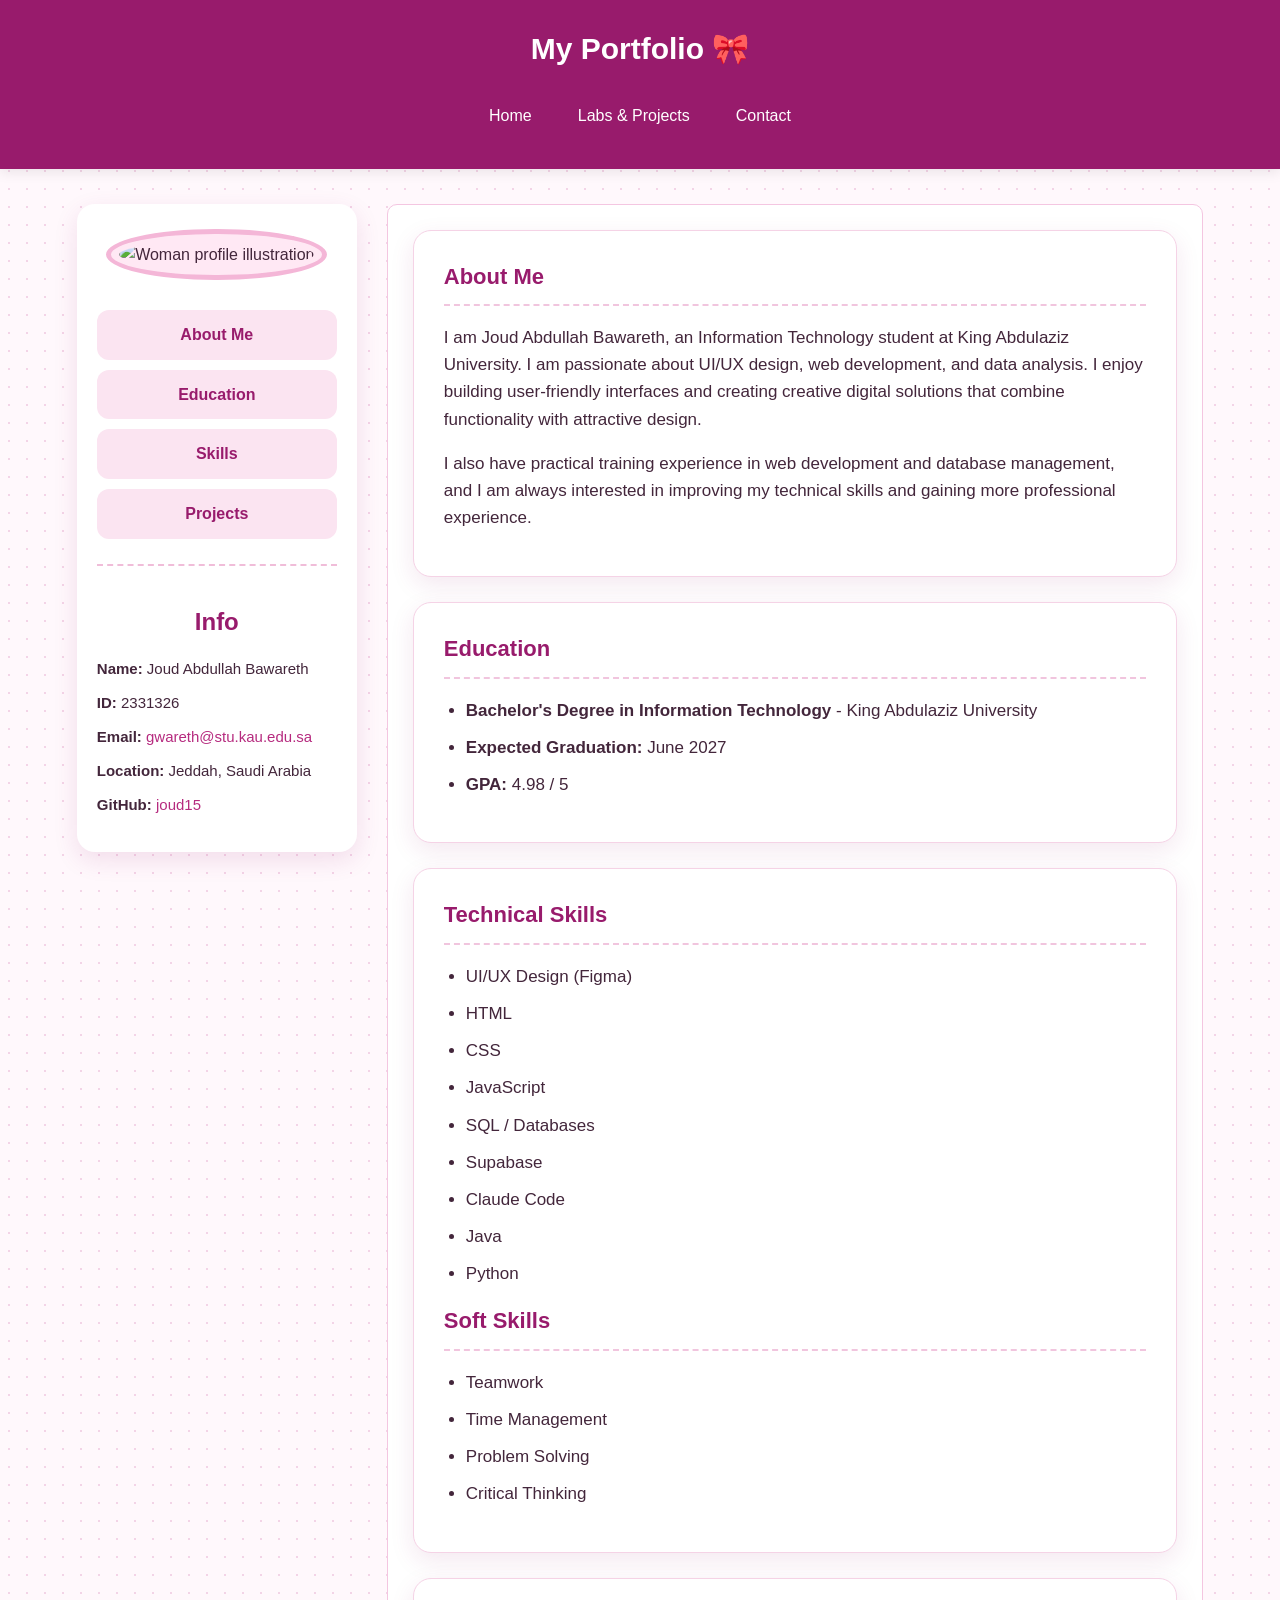
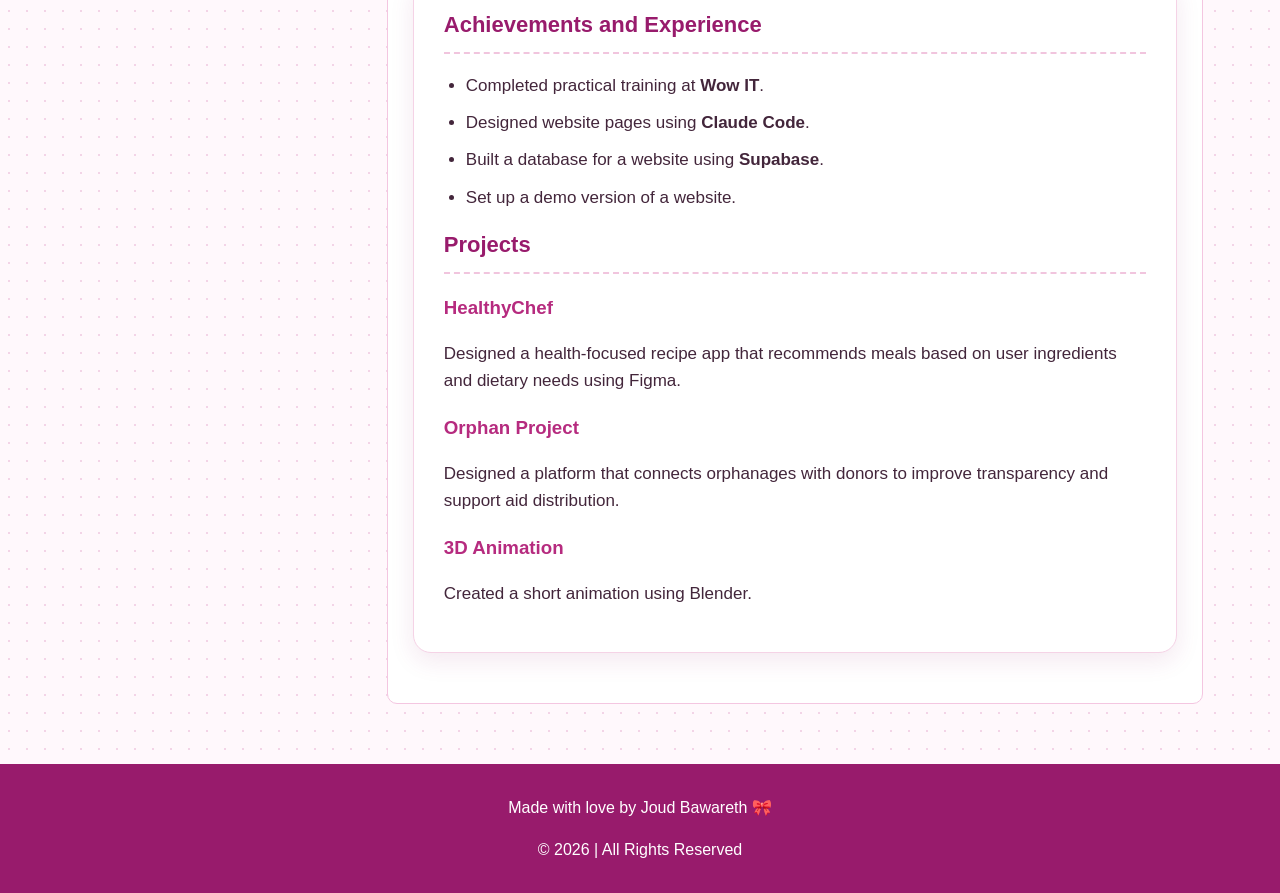
==== index.html @ 54113501 "Enhance header with site title and decorative bow" ====
<!DOCTYPE html>
<html lang="en">

<head>
    <meta charset="UTF-8">
    <meta name="viewport" content="width=device-width, initial-scale=1.0">
    <title>My Portfolio - Home</title>
    <link rel="stylesheet" href="style.css">
</head>

<body>

    <header>
        
<h1 class="site-title">My Portfolio <span class="title-bow">🎀</span></h1>



<nav>
    <a href="index.html">Home</a>
    <a href="labs.html">Labs & Projects</a>
    <a href="contact.html">Contact</a>
</nav>

    </header>

    <main class="cv-layout">

        <aside class="cv-sidebar">
           
<img src="https://marketplace.canva.com/Exbbw/MAHBo0Exbbw/1/tl/canva-illustration-of-a-woman%27s-profile-MAHBo0Exbbw.png"
     alt="Woman profile illustration"
     class="profile-image">


            <div class="side-links">
                <a href="#about">About Me</a>
                <a href="#education">Education</a>
                <a href="#skills">Skills</a>
                <a href="#projects">Projects</a>
            </div>

            <div class="info-card" id="info">
                <h2>Info</h2>
                <p><strong>Name:</strong> Joud Abdullah Bawareth</p>
                <p><strong>ID:</strong> 2331326</p>
                <p>
                    <strong>Email:</strong>
                    <a href="mailto:gwareth@stu.kau.edu.sa">gwareth@stu.kau.edu.sa</a>
                </p>
                <p><strong>Location:</strong> Jeddah, Saudi Arabia</p>
                <p>
                    <strong>GitHub:</strong>
                    <a href="https://github.com/joud15" target="_blank">joud15</a>
                </p>
            </div>
        </aside>

        <section class="cv-main-content">

            <section id="about">
                <h2>About Me</h2>
                <p>
                    I am Joud Abdullah Bawareth, an Information Technology student
                    at King Abdulaziz University. I am passionate about UI/UX design,
                    web development, and data analysis. I enjoy building user-friendly
                    interfaces and creating creative digital solutions that combine
                    functionality with attractive design.
                </p>

                <p>
                    I also have practical training experience in web development and
                    database management, and I am always interested in improving my
                    technical skills and gaining more professional experience.
                </p>
            </section>

            <section id="education">
                <h2>Education</h2>
                <ul>
                    <li><strong>Bachelor's Degree in Information Technology</strong> - King Abdulaziz University</li>
                    <li><strong>Expected Graduation:</strong> June 2027</li>
                    <li><strong>GPA:</strong> 4.98 / 5</li>
                </ul>
            </section>

            <section id="skills">
                <h2>Technical Skills</h2>
                <ul>
                    <li>UI/UX Design (Figma)</li>
                    <li>HTML</li>
                    <li>CSS</li>
                    <li>JavaScript</li>
                    <li>SQL / Databases</li>
                    <li>Supabase</li>
                    <li>Claude Code</li>
                    <li>Java</li>
                    <li>Python</li>
                </ul>

                <h2>Soft Skills</h2>
                <ul>
                    <li>Teamwork</li>
                    <li>Time Management</li>
                    <li>Problem Solving</li>
                    <li>Critical Thinking</li>
                </ul>
            </section>

            <section id="projects">
                <h2>Achievements and Experience</h2>
                <ul>
                    <li>Completed practical training at <strong>Wow IT</strong>.</li>
                    <li>Designed website pages using <strong>Claude Code</strong>.</li>
                    <li>Built a database for a website using <strong>Supabase</strong>.</li>
                    <li>Set up a demo version of a website.</li>
                </ul>

                <h2>Projects</h2>

                <h3>HealthyChef</h3>
                <p>
                    Designed a health-focused recipe app that recommends meals
                    based on user ingredients and dietary needs using Figma.
                </p>

                <h3>Orphan Project</h3>
                <p>
                    Designed a platform that connects orphanages with donors
                    to improve transparency and support aid distribution.
                </p>

                <h3>3D Animation</h3>
                <p>
                    Created a short animation using Blender.
                </p>
            </section>

        </section>

    </main>


<footer>
    <p>Made with love by Joud Bawareth 🎀</p>
    <p>&copy; 2026 | All Rights Reserved</p>
</footer>


</body>

</html>
---- style.css ----
/* General Page Style */

body {
    margin: 0;
    font-family: Arial, sans-serif;
    background-color: #FFF7FB;
    color: #43263B;
    line-height: 1.6;
}

/* Header */

header {
    background-color: #981B6C;
    color: white;
    text-align: center;
    padding: 25px;
}

header h1 {
    margin: 0;
    font-size: 30px;
}

/* Navigation Bar */

nav {
    margin-top: 15px;
    display: flex;
    justify-content: center;
    flex-wrap: wrap;
}

nav a {
    color: white;
    text-decoration: none;
    padding: 10px 18px;
    margin: 5px;
    border-radius: 6px;
    transition: background-color 0.3s;
}

nav a:hover {
    background-color: #C94B91;
}

/* Main Content */

main {
    width: 85%;
    max-width: 950px;
    margin: 30px auto;
}

/* Sections */

section {
    background-color: white;
    padding: 25px;
    margin-bottom: 25px;
    border: 1px solid #F4C6E1;
    border-radius: 10px;
}

section h2 {
    color: #981B6C;
    border-bottom: 2px solid #FBE4F1;
    padding-bottom: 10px;
}

section h3 {
    color: #B62B7F;
}

/* Paragraphs and Lists */

p {
    font-size: 16px;
}

li {
    margin-bottom: 8px;
}

/* Links */

main a {
    color: #981B6C;
    text-decoration: none;
}

main a:hover {
    color: #C02680;
    text-decoration: underline;
}

/* Labs Table */

table {
    width: 100%;
    border-collapse: collapse;
    text-align: center;
}

th {
    background-color: #981B6C;
    color: white;
    padding: 12px;
}

td {
    padding: 12px;
    background-color: #FBE4F1;
}

tr:hover td {
    background-color: #F5C5E0;
}

/* Contact Form */

form {
    margin-top: 20px;
}

label {
    display: block;
    margin-top: 15px;
    font-weight: bold;
}

input[type="text"],
input[type="email"],
textarea {
    box-sizing: border-box;
    width: 100%;
    padding: 12px;
    margin-top: 5px;
    border: 1px solid #E7AACD;
    border-radius: 6px;
    font-family: Arial, sans-serif;
    font-size: 15px;
}

input:focus,
textarea:focus {
    border: 2px solid #C02680;
    outline: none;
}

textarea {
    height: 120px;
}

button,
input[type="submit"] {
    background-color: #981B6C;
    color: white;
    border: none;
    padding: 12px 25px;
    margin-top: 15px;
    border-radius: 6px;
    cursor: pointer;
}

button:hover,
input[type="submit"]:hover {
    background-color: #C02680;
}

/* Footer */

footer {
    background-color: #981B6C;
    color: white;
    text-align: center;
    padding: 15px;
    margin-top: 30px;
}


/* Contact Page Layout */

.contact-page {
    display: grid;
    grid-template-columns: 1fr 1.5fr;
    gap: 25px;
}

.contact-page section {
    margin-bottom: 0;
}

.contact-page section:first-child {
    grid-column: 1 / -1;
}

/* Radio Buttons */

input[type="radio"] + label {
    display: inline;
    margin: 0 20px 0 5px;
    font-weight: normal;
}

/* Mobile Layout */

@media (max-width: 700px) {
    .contact-page {
        display: block;
    }

    .contact-page section {
        margin-bottom: 20px;
    }
}

/* ===== CV PAGE NEW LAYOUT ===== */

body {
    background-color: #fff8fc;
    background-image: radial-gradient(#f3d4e7 0.8px, transparent 0.8px);
    background-size: 18px 18px;
}

header {
    box-shadow: 0 4px 12px rgba(0, 0, 0, 0.08);
}

.cv-layout {
    width: 88%;
    max-width: 1250px;
    margin: 35px auto;
    display: grid;
    grid-template-columns: 280px 1fr;
    gap: 30px;
    align-items: start;
}

.cv-sidebar {
    background-color: #ffffff;
    border-radius: 18px;
    padding: 25px 20px;
    box-shadow: 0 8px 25px rgba(152, 27, 108, 0.12);
    text-align: center;
    position: sticky;
    top: 20px;
}

.profile-image {
    width: 140px;
    height: 140px;
    border-radius: 50%;
    border: 5px solid #f4b6d7;
    background-color: #ffe8f4;
    padding: 8px;
    margin-bottom: 20px;
}

.side-links {
    margin-bottom: 25px;
}

.side-links a {
    display: block;
    background-color: #fbe4f1;
    color: #981b6c;
    text-decoration: none;
    margin: 10px 0;
    padding: 12px;
    border-radius: 12px;
    font-weight: bold;
    transition: 0.3s;
}

.side-links a:hover {
    background-color: #dc559d;
    color: white;
}

.info-card {
    border-top: 2px dashed #f0bdd9;
    padding-top: 18px;
    text-align: left;
}

.info-card h2 {
    text-align: center;
    color: #981b6c;
    margin-bottom: 15px;
}

.info-card p {
    margin: 10px 0;
    font-size: 15px;
    word-break: break-word;
}

.cv-main-content section {
    background-color: #ffffff;
    border-radius: 18px;
    padding: 28px 30px;
    margin-bottom: 25px;
    box-shadow: 0 8px 25px rgba(152, 27, 108, 0.10);
    border: 1px solid #f5d3e6;
}

.cv-main-content h2 {
    color: #981b6c;
    font-size: 22px;
    margin-top: 0;
    border-bottom: 2px dashed #f1c5de;
    padding-bottom: 10px;
}

.cv-main-content h3 {
    color: #b62b7f;
    margin-bottom: 8px;
}

.cv-main-content p,
.cv-main-content li {
    font-size: 17px;
    color: #43263b;
}

.cv-main-content ul {
    padding-left: 22px;
}

.cv-main-content li {
    margin-bottom: 10px;
}

.info-card a,
.cv-main-content a {
    color: #b62b7f;
    text-decoration: none;
}

.info-card a:hover,
.cv-main-content a:hover {
    text-decoration: underline;
}

/* ===== CONTACT RADIO FIX ===== */

input[type="radio"] {
    width: auto;
    margin-right: 6px;
}

input[type="radio"] + label {
    display: inline;
    margin-right: 18px;
    font-weight: normal;
}

/* ===== CONTACT PAGE LAYOUT ===== */

.contact-page {
    width: 88%;
    max-width: 1200px;
    margin: 35px auto;
    display: grid;
    grid-template-columns: 320px 1fr;
    gap: 25px;
    align-items: start;
}

.contact-page section:first-child {
    grid-column: 1 / -1;
}

.contact-page section {
    background-color: #ffffff;
    border-radius: 18px;
    box-shadow: 0 8px 25px rgba(152, 27, 108, 0.10);
}

/* ===== RESPONSIVE ===== */

@media (max-width: 900px) {
    .cv-layout,
    .contact-page {
        grid-template-columns: 1fr;
    }

    .cv-sidebar {
        position: static;
    }

    nav {
        flex-direction: row;
        flex-wrap: wrap;
    }
}
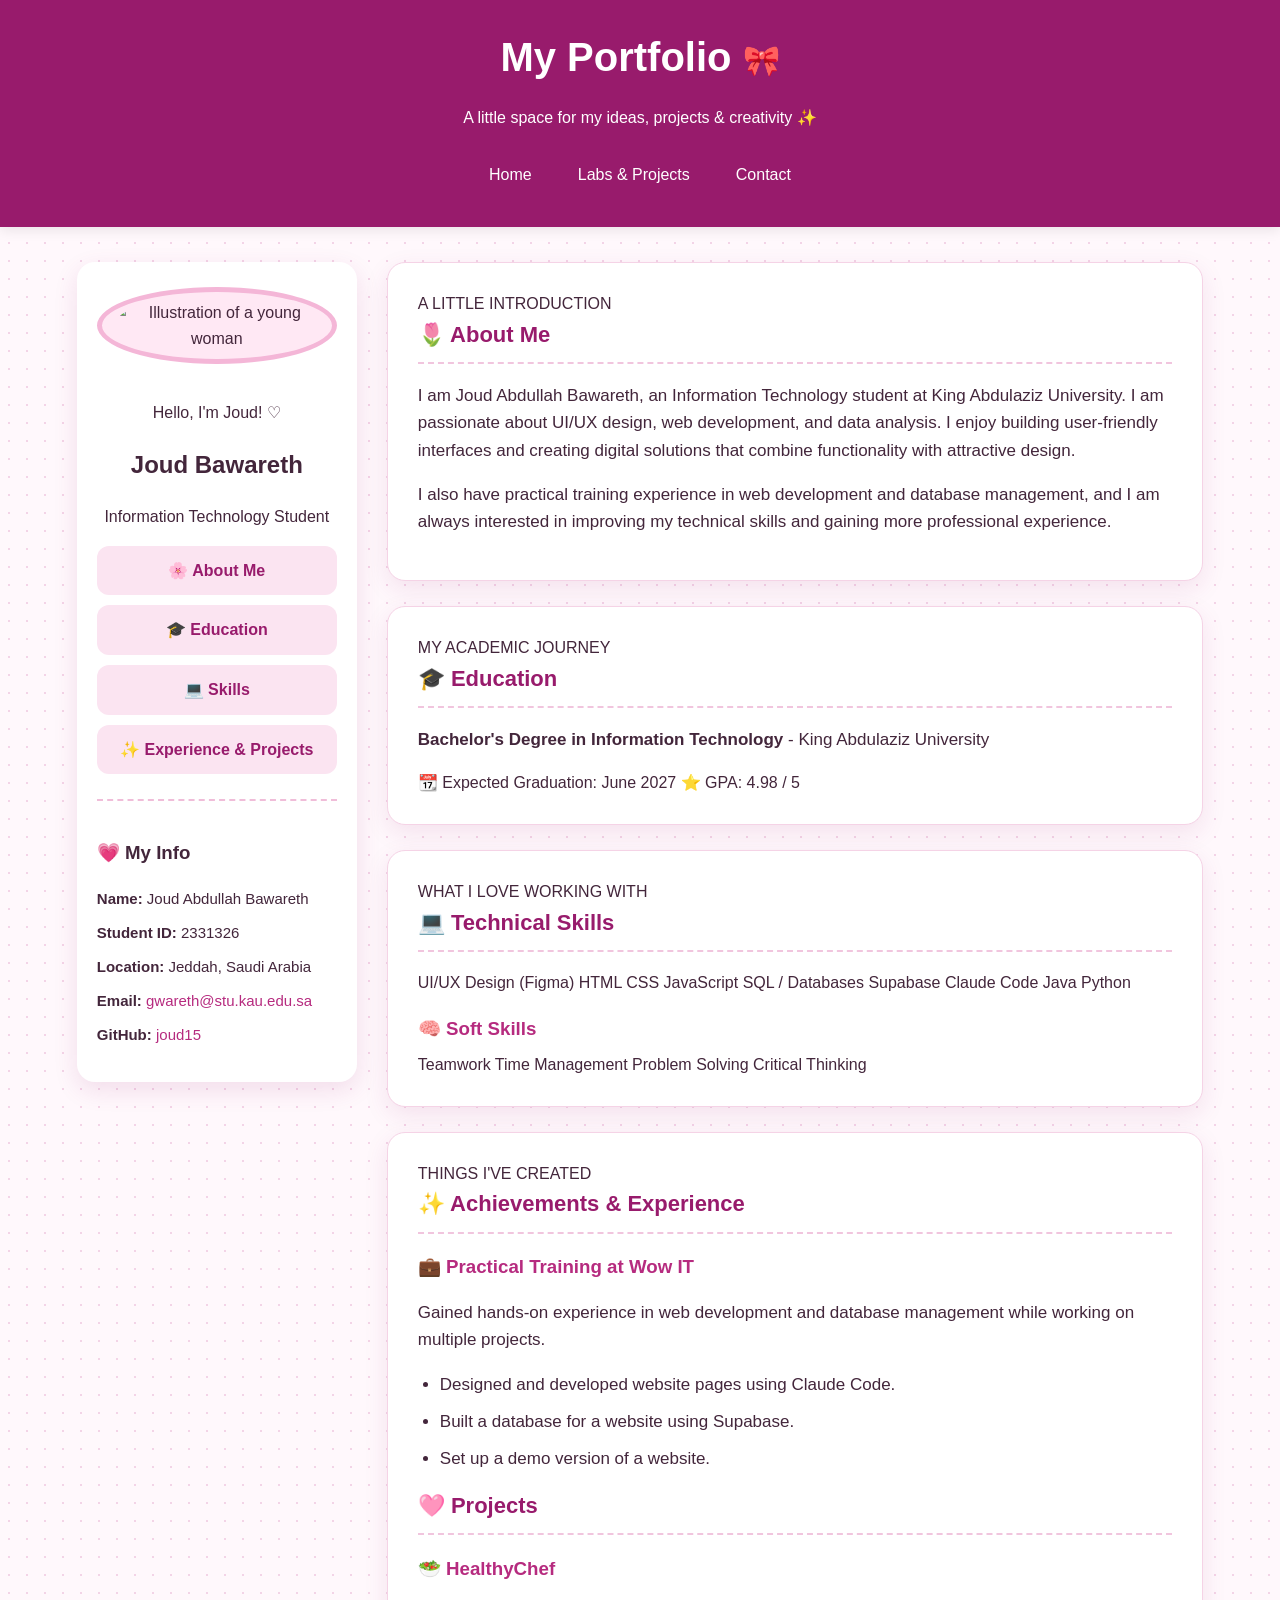
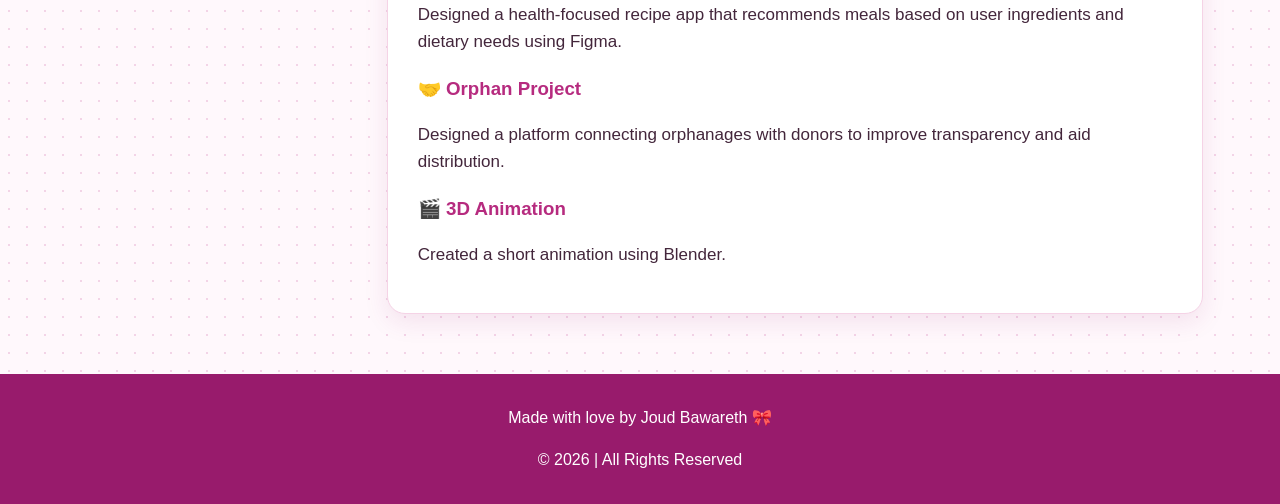
==== commit 052be6d5: "Update index.html" ====
--- a/index.html
+++ b/index.html
@@ -1,152 +1,245 @@
+
 <!DOCTYPE html>
 <html lang="en">
-
 <head>
     <meta charset="UTF-8">
     <meta name="viewport" content="width=device-width, initial-scale=1.0">
     <title>My Portfolio - Home</title>
     <link rel="stylesheet" href="style.css">
 </head>
-
 <body>
 
-    <header>
-        
-<h1 class="site-title">My Portfolio <span class="title-bow">🎀</span></h1>
-
-
-
-<nav>
-    <a href="index.html">Home</a>
-    <a href="labs.html">Labs & Projects</a>
-    <a href="contact.html">Contact</a>
-</nav>
-
+    <header class="site-header">
+        <h1 class="site-title">
+            My Portfolio <span class="title-bow">🎀</span>
+        </h1>
+
+        <p class="header-subtitle">
+            A little space for my ideas, projects &amp; creativity ✨
+        </p>
+
+        <nav class="site-nav">
+            <a href="index.html" class="active">Home</a>
+            <a href="labs.html">Labs &amp; Projects</a>
+            <a href="contact.html">Contact</a>
+        </nav>
     </header>
 
     <main class="cv-layout">
 
-        <aside class="cv-sidebar">
-           
-<img src="https://marketplace.canva.com/Exbbw/MAHBo0Exbbw/1/tl/canva-illustration-of-a-woman%27s-profile-MAHBo0Exbbw.png"
-     alt="Woman profile illustration"
-     class="profile-image">
-
+        <aside class="cv-sidebar panel">
+
+            <div class="avatar-wrap">
+                <img
+                    src="https://marketplace.canva.com/Exbbw/MAHBo0Exbbw/1/tl/canva-illustration-of-a-woman%27s-profile-MAHBo0Exbbw.png"
+                    alt="Illustration of a young woman"
+                    class="profile-image">
+            </div>
+
+            <p class="hello-tag">Hello, I'm Joud! ♡</p>
+            <h2 class="sidebar-name">Joud Bawareth</h2>
+            <p class="sidebar-subtitle">
+                Information Technology Student
+            </p>
 
             <div class="side-links">
-                <a href="#about">About Me</a>
-                <a href="#education">Education</a>
-                <a href="#skills">Skills</a>
-                <a href="#projects">Projects</a>
+                <a href="#about">🌸 About Me</a>
+                <a href="#education">🎓 Education</a>
+                <a href="#skills">💻 Skills</a>
+                <a href="#experience">✨ Experience &amp; Projects</a>
             </div>
 
-            <div class="info-card" id="info">
-                <h2>Info</h2>
-                <p><strong>Name:</strong> Joud Abdullah Bawareth</p>
-                <p><strong>ID:</strong> 2331326</p>
+            <div class="info-card">
+                <h3>💗 My Info</h3>
+
+                <p>
+                    <strong>Name:</strong>
+                    Joud Abdullah Bawareth
+                </p>
+
+                <p>
+                    <strong>Student ID:</strong> 2331326
+                </p>
+
+                <p>
+                    <strong>Location:</strong>
+                    Jeddah, Saudi Arabia
+                </p>
+
                 <p>
                     <strong>Email:</strong>
-                    <a href="mailto:gwareth@stu.kau.edu.sa">gwareth@stu.kau.edu.sa</a>
-                </p>
-                <p><strong>Location:</strong> Jeddah, Saudi Arabia</p>
+                    <a href="mailto:gwareth@stu.kau.edu.sa">
+                        gwareth@stu.kau.edu.sa
+                    </a>
+                </p>
+
                 <p>
                     <strong>GitHub:</strong>
-                    <a href="https://github.com/joud15" target="_blank">joud15</a>
+                    <a href="https://github.com/joud15"
+                       target="_blank">
+                        joud15
+                    </a>
                 </p>
             </div>
         </aside>
 
-        <section class="cv-main-content">
-
-            <section id="about">
-                <h2>About Me</h2>
-                <p>
-                    I am Joud Abdullah Bawareth, an Information Technology student
-                    at King Abdulaziz University. I am passionate about UI/UX design,
-                    web development, and data analysis. I enjoy building user-friendly
-                    interfaces and creating creative digital solutions that combine
+        <div class="cv-main-content">
+
+            <section id="about" class="panel">
+                <span class="section-eyebrow">
+                    A LITTLE INTRODUCTION
+                </span>
+
+                <h2>🌷 About Me</h2>
+
+                <p>
+                    I am Joud Abdullah Bawareth, an
+                    Information Technology student at King
+                    Abdulaziz University. I am passionate
+                    about UI/UX design, web development,
+                    and data analysis. I enjoy building
+                    user-friendly interfaces and creating
+                    digital solutions that combine
                     functionality with attractive design.
                 </p>
 
                 <p>
-                    I also have practical training experience in web development and
-                    database management, and I am always interested in improving my
-                    technical skills and gaining more professional experience.
-                </p>
-            </section>
-
-            <section id="education">
-                <h2>Education</h2>
+                    I also have practical training experience
+                    in web development and database
+                    management, and I am always interested
+                    in improving my technical skills and
+                    gaining more professional experience.
+                </p>
+            </section>
+
+            <section id="education" class="panel">
+                <span class="section-eyebrow">
+                    MY ACADEMIC JOURNEY
+                </span>
+
+                <h2>🎓 Education</h2>
+
+                <p>
+                    <strong>
+                        Bachelor's Degree in Information Technology
+                    </strong>
+                    - King Abdulaziz University
+                </p>
+
+                <div class="fact-row">
+                    <span class="fact-chip">
+                        📆 Expected Graduation: June 2027
+                    </span>
+
+                    <span class="fact-chip">
+                        ⭐ GPA: 4.98 / 5
+                    </span>
+                </div>
+            </section>
+
+            <section id="skills" class="panel">
+                <span class="section-eyebrow">
+                    WHAT I LOVE WORKING WITH
+                </span>
+
+                <h2>💻 Technical Skills</h2>
+
+                <div class="skill-list">
+                    <span>UI/UX Design (Figma)</span>
+                    <span>HTML</span>
+                    <span>CSS</span>
+                    <span>JavaScript</span>
+                    <span>SQL / Databases</span>
+                    <span>Supabase</span>
+                    <span>Claude Code</span>
+                    <span>Java</span>
+                    <span>Python</span>
+                </div>
+
+                <h3>🧠 Soft Skills</h3>
+
+                <div class="skill-list soft-skills">
+                    <span>Teamwork</span>
+                    <span>Time Management</span>
+                    <span>Problem Solving</span>
+                    <span>Critical Thinking</span>
+                </div>
+            </section>
+
+            <section id="experience" class="panel">
+                <span class="section-eyebrow">
+                    THINGS I'VE CREATED
+                </span>
+
+                <h2>✨ Achievements &amp; Experience</h2>
+
+                <h3>💼 Practical Training at Wow IT</h3>
+
+                <p>
+                    Gained hands-on experience in web
+                    development and database management
+                    while working on multiple projects.
+                </p>
+
                 <ul>
-                    <li><strong>Bachelor's Degree in Information Technology</strong> - King Abdulaziz University</li>
-                    <li><strong>Expected Graduation:</strong> June 2027</li>
-                    <li><strong>GPA:</strong> 4.98 / 5</li>
+                    <li>
+                        Designed and developed website
+                        pages using Claude Code.
+                    </li>
+
+                    <li>
+                        Built a database for a website
+                        using Supabase.
+                    </li>
+
+                    <li>
+                        Set up a demo version of a website.
+                    </li>
                 </ul>
-            </section>
-
-            <section id="skills">
-                <h2>Technical Skills</h2>
-                <ul>
-                    <li>UI/UX Design (Figma)</li>
-                    <li>HTML</li>
-                    <li>CSS</li>
-                    <li>JavaScript</li>
-                    <li>SQL / Databases</li>
-                    <li>Supabase</li>
-                    <li>Claude Code</li>
-                    <li>Java</li>
-                    <li>Python</li>
-                </ul>
-
-                <h2>Soft Skills</h2>
-                <ul>
-                    <li>Teamwork</li>
-                    <li>Time Management</li>
-                    <li>Problem Solving</li>
-                    <li>Critical Thinking</li>
-                </ul>
-            </section>
-
-            <section id="projects">
-                <h2>Achievements and Experience</h2>
-                <ul>
-                    <li>Completed practical training at <strong>Wow IT</strong>.</li>
-                    <li>Designed website pages using <strong>Claude Code</strong>.</li>
-                    <li>Built a database for a website using <strong>Supabase</strong>.</li>
-                    <li>Set up a demo version of a website.</li>
-                </ul>
-
-                <h2>Projects</h2>
-
-                <h3>HealthyChef</h3>
-                <p>
-                    Designed a health-focused recipe app that recommends meals
-                    based on user ingredients and dietary needs using Figma.
-                </p>
-
-                <h3>Orphan Project</h3>
-                <p>
-                    Designed a platform that connects orphanages with donors
-                    to improve transparency and support aid distribution.
-                </p>
-
-                <h3>3D Animation</h3>
-                <p>
-                    Created a short animation using Blender.
-                </p>
-            </section>
-
-        </section>
-
+
+                <h2 class="subsection-heading">🩷 Projects</h2>
+
+                <div class="project-grid">
+
+                    <article class="project-card">
+                        <h3>🥗 HealthyChef</h3>
+                        <p>
+                            Designed a health-focused recipe
+                            app that recommends meals based
+                            on user ingredients and dietary
+                            needs using Figma.
+                        </p>
+                    </article>
+
+                    <article class="project-card">
+                        <h3>🤝 Orphan Project</h3>
+                        <p>
+                            Designed a platform connecting
+                            orphanages with donors to
+                            improve transparency and
+                            aid distribution.
+                        </p>
+                    </article>
+
+                    <article class="project-card">
+                        <h3>🎬 3D Animation</h3>
+                        <p>
+                            Created a short animation
+                            using Blender.
+                        </p>
+                    </article>
+
+                </div>
+            </section>
+
+        </div>
     </main>
 
-
-<footer>
-    <p>Made with love by Joud Bawareth 🎀</p>
-    <p>&copy; 2026 | All Rights Reserved</p>
-</footer>
-
+    <footer class="site-footer">
+        <p>Made with love by Joud Bawareth 🎀</p>
+        <p>&copy; 2026 | All Rights Reserved</p>
+    </footer>
 
 </body>
-
 </html>
+
--- a/style.css
+++ b/style.css
@@ -396,3 +396,15 @@
         flex-wrap: wrap;
     }
 }
+
+
+/* Cute Portfolio Title */
+
+.site-title {
+    font-size: 40px;
+    font-weight: bold;
+}
+
+.title-bow {
+    font-size: 30px;
+}
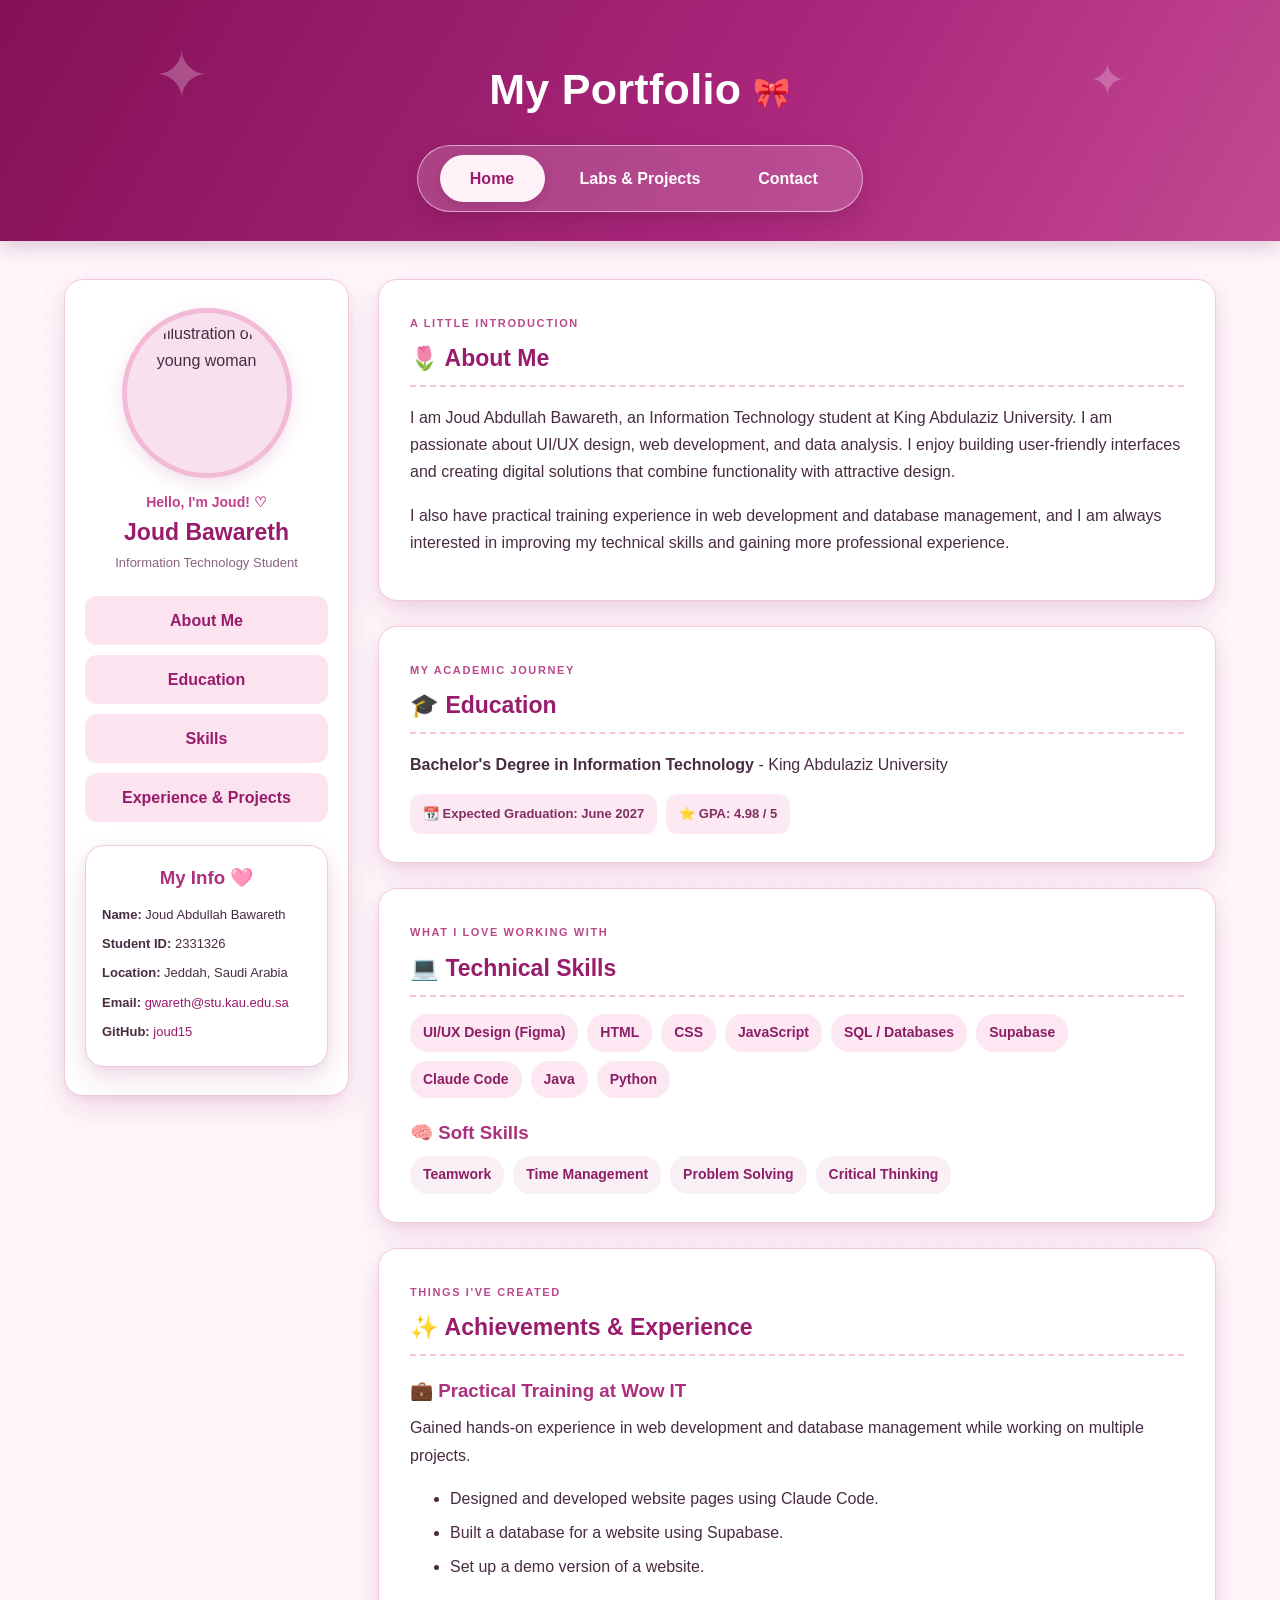
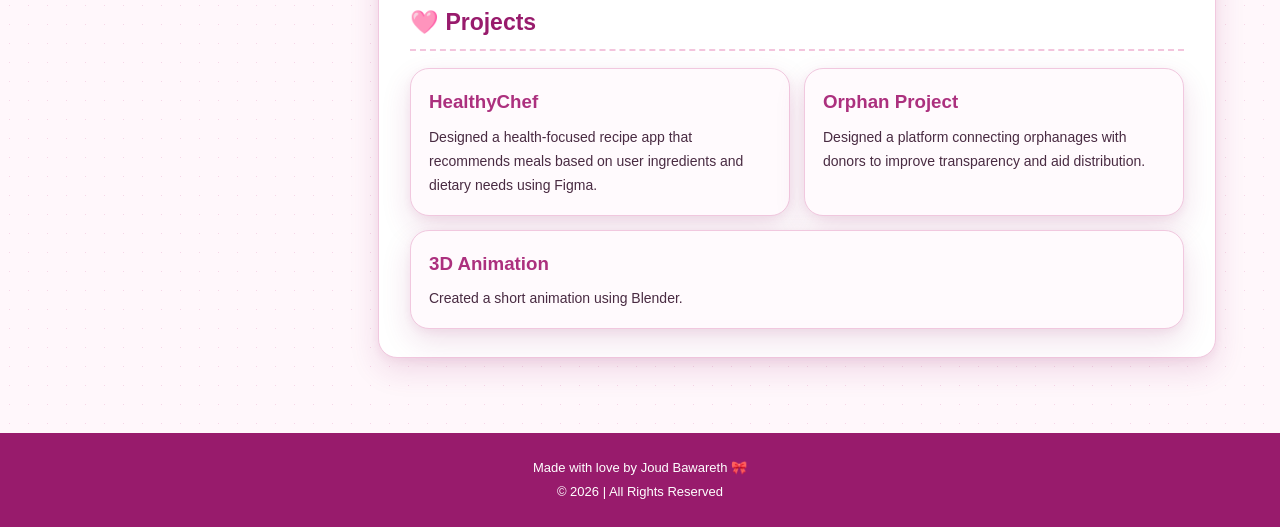
==== commit 1edd8c58: "Update index.html" ====
--- a/index.html
+++ b/index.html
@@ -14,10 +14,6 @@
             My Portfolio <span class="title-bow">🎀</span>
         </h1>
 
-        <p class="header-subtitle">
-            A little space for my ideas, projects &amp; creativity ✨
-        </p>
-
         <nav class="site-nav">
             <a href="index.html" class="active">Home</a>
             <a href="labs.html">Labs &amp; Projects</a>
@@ -43,14 +39,14 @@
             </p>
 
             <div class="side-links">
-                <a href="#about">🌸 About Me</a>
-                <a href="#education">🎓 Education</a>
-                <a href="#skills">💻 Skills</a>
-                <a href="#experience">✨ Experience &amp; Projects</a>
+                <a href="#about">About Me</a>
+                <a href="#education"> Education</a>
+                <a href="#skills"> Skills</a>
+                <a href="#experience"> Experience &amp; Projects</a>
             </div>
 
             <div class="info-card">
-                <h3>💗 My Info</h3>
+                <h3>My Info 🩷</h3>
 
                 <p>
                     <strong>Name:</strong>
@@ -202,7 +198,7 @@
                 <div class="project-grid">
 
                     <article class="project-card">
-                        <h3>🥗 HealthyChef</h3>
+                        <h3> HealthyChef</h3>
                         <p>
                             Designed a health-focused recipe
                             app that recommends meals based
@@ -212,7 +208,7 @@
                     </article>
 
                     <article class="project-card">
-                        <h3>🤝 Orphan Project</h3>
+                        <h3> Orphan Project</h3>
                         <p>
                             Designed a platform connecting
                             orphanages with donors to
@@ -222,7 +218,7 @@
                     </article>
 
                     <article class="project-card">
-                        <h3>🎬 3D Animation</h3>
+                        <h3> 3D Animation</h3>
                         <p>
                             Created a short animation
                             using Blender.
--- a/style.css
+++ b/style.css
@@ -1,92 +1,212 @@
 
-/* General Page Style */
+/* Pink & Fuchsia Theme */
+
+:root {
+    --fuchsia: #981B6C;
+    --pink: #D94D9D;
+    --soft-pink: #FBE4F1;
+    --pale-pink: #FFF7FB;
+    --ink: #492B42;
+    --border: #F1C8DF;
+    --card-shadow: 0 12px 30px rgba(152, 27, 108, 0.14),
+                   0 3px 9px rgba(152, 27, 108, 0.06);
+    --card-shadow-hover: 0 20px 46px rgba(152, 27, 108, 0.22),
+                         0 5px 16px rgba(152, 27, 108, 0.10);
+}
+
+* {
+    box-sizing: border-box;
+}
+
+html {
+    scroll-behavior: smooth;
+}
 
 body {
     margin: 0;
-    font-family: Arial, sans-serif;
-    background-color: #FFF7FB;
-    color: #43263B;
-    line-height: 1.6;
+    font-family: Arial, Helvetica, sans-serif;
+    font-size: 16px;
+    line-height: 1.7;
+    background-color: var(--pale-pink);
+    background-image: radial-gradient(
+        #f5d6e7 0.8px, transparent 0.8px
+    );
+    background-size: 19px 19px;
+    color: var(--ink);
 }
 
 /* Header */
 
-header {
-    background-color: #981B6C;
+.site-header {
+    position: relative;
+    overflow: hidden;
+    padding: 64px 20px 29px;
+    text-align: center;
     color: white;
-    text-align: center;
-    padding: 25px;
-}
-
-header h1 {
+    background: linear-gradient(
+        120deg, #851058, #AA277C 60%, #C44993
+    );
+    box-shadow: 0 6px 20px rgba(104, 15, 77, 0.21);
+}
+
+.site-header::before,
+.site-header::after {
+    content: "✦";
+    position: absolute;
+    color: rgba(255, 255, 255, 0.25);
+    font-size: 66px;
+    top: 19px;
+}
+
+.site-header::before {
+    left: 12%;
+}
+
+.site-header::after {
+    right: 12%;
+    top: 43px;
+    font-size: 44px;
+}
+
+.site-title {
     margin: 0;
-    font-size: 30px;
-}
-
-/* Navigation Bar */
-
-nav {
-    margin-top: 15px;
+    font-size: 43px;
+    font-weight: bold;
+    line-height: 1.2;
+    letter-spacing: 0.3px;
+}
+
+.title-bow {
+    font-size: 33px;
+    vertical-align: middle;
+}
+
+.header-subtitle {
+    margin: 12px 0 0;
+    font-size: 14px;
+    color: #FFE3F3;
+}
+
+/* Animated Navigation Bar */
+
+.site-nav {
+    position: relative;
     display: flex;
     justify-content: center;
+    align-items: center;
     flex-wrap: wrap;
-}
-
-nav a {
+    gap: 18px;
+    width: fit-content;
+    max-width: 100%;
+    margin: 29px auto 0;
+    padding: 9px 22px;
+    border: 1px solid rgba(255, 255, 255, 0.55);
+    border-radius: 50px;
+    background: rgba(255, 255, 255, 0.16);
+    box-shadow: 0 8px 22px rgba(76, 13, 54, 0.22);
+    animation: navEntrance 0.8s ease-out both,
+               navFloat 6s ease-in-out 0.8s infinite;
+}
+
+.site-nav a {
+    position: relative;
+    display: inline-block;
+    min-width: 105px;
+    padding: 10px 17px;
+    border-radius: 30px;
     color: white;
+    font-weight: bold;
     text-decoration: none;
-    padding: 10px 18px;
-    margin: 5px;
-    border-radius: 6px;
-    transition: background-color 0.3s;
-}
-
-nav a:hover {
-    background-color: #C94B91;
-}
-
-/* Main Content */
-
-main {
-    width: 85%;
-    max-width: 950px;
-    margin: 30px auto;
-}
-
-/* Sections */
-
-section {
-    background-color: white;
-    padding: 25px;
+    text-align: center;
+    transition: background-color 0.25s ease,
+                transform 0.25s ease,
+                box-shadow 0.25s ease;
+}
+
+.site-nav a:hover,
+.site-nav a:focus-visible {
+    background-color: rgba(255, 255, 255, 0.30);
+    box-shadow: 0 5px 13px rgba(65, 8, 45, 0.16);
+    transform: translateY(-3px);
+}
+
+.site-nav a.active {
+    background: #FFF1F8;
+    color: var(--fuchsia);
+    box-shadow: 0 4px 12px rgba(65, 8, 45, 0.16);
+}
+
+@keyframes navEntrance {
+    from {
+        opacity: 0;
+        transform: translateY(17px);
+    }
+
+    to {
+        opacity: 1;
+        transform: translateY(0);
+    }
+}
+
+@keyframes navFloat {
+    0%, 100% {
+        transform: translateY(0);
+    }
+
+    50% {
+        transform: translateY(-4px);
+    }
+}
+
+/* Shadow Effects for All Boxes */
+
+.panel,
+.cv-sidebar,
+.project-card,
+.info-card,
+.table-shell {
+    background: white;
+    border: 1px solid var(--border);
+    border-radius: 19px;
+    box-shadow: var(--card-shadow);
+    transition: box-shadow 0.3s ease,
+                transform 0.3s ease;
+}
+
+.panel:hover,
+.cv-sidebar:hover,
+.project-card:hover,
+.info-card:hover,
+.table-shell:hover {
+    box-shadow: var(--card-shadow-hover);
+    transform: translateY(-3px);
+}
+
+.panel {
+    padding: 28px 31px;
     margin-bottom: 25px;
-    border: 1px solid #F4C6E1;
-    border-radius: 10px;
-}
-
-section h2 {
-    color: #981B6C;
-    border-bottom: 2px solid #FBE4F1;
-    padding-bottom: 10px;
-}
-
-section h3 {
-    color: #B62B7F;
-}
-
-/* Paragraphs and Lists */
+}
+
+h2 {
+    color: var(--fuchsia);
+    font-size: 23px;
+    line-height: 1.35;
+}
+
+h3 {
+    color: #AC307E;
+}
 
 p {
-    font-size: 16px;
+    margin-top: 8px;
 }
 
 li {
-    margin-bottom: 8px;
-}
-
-/* Links */
+    margin-bottom: 7px;
+}
 
 main a {
-    color: #981B6C;
+    color: var(--fuchsia);
     text-decoration: none;
 }
 
@@ -95,315 +215,533 @@
     text-decoration: underline;
 }
 
-/* Labs Table */
+.section-eyebrow {
+    color: #B8498C;
+    font-size: 11px;
+    font-weight: bold;
+    letter-spacing: 1.6px;
+}
+
+/* Home Layout */
+
+.cv-layout {
+    width: 90%;
+    max-width: 1190px;
+    margin: 38px auto 50px;
+    display: grid;
+    grid-template-columns: 285px minmax(0, 1fr);
+    gap: 29px;
+    align-items: start;
+}
+
+.cv-sidebar {
+    padding: 28px 20px;
+    text-align: center;
+    position: sticky;
+    top: 18px;
+}
+
+/* Profile Image */
+
+.avatar-wrap {
+    width: 170px;
+    height: 170px;
+    margin: 0 auto 13px;
+    padding: 7px;
+    border-radius: 50%;
+    background-color: #F8E0EE;
+    border: 5px solid #F2BAD7;
+    box-shadow: 0 6px 18px rgba(152, 27, 108, 0.13);
+}
+
+.profile-image {
+    display: block;
+    width: 100%;
+    height: 100%;
+    object-fit: cover;
+    border-radius: 50%;
+}
+
+.hello-tag {
+    color: #C23F8C;
+    font-size: 14px;
+    font-weight: bold;
+    margin-bottom: 2px;
+}
+
+.sidebar-name {
+    margin: 0;
+    font-size: 23px;
+}
+
+.sidebar-subtitle {
+    color: #8B6280;
+    font-size: 13px;
+    margin: 4px 0 22px;
+}
+
+/* Sidebar Links */
+
+.side-links {
+    display: grid;
+    gap: 10px;
+}
+
+.side-links a {
+    display: block;
+    padding: 11px 8px;
+    border-radius: 12px;
+    background-color: #FBE3F0;
+    font-weight: bold;
+    text-decoration: none;
+    transition: transform 0.25s,
+                background-color 0.25s,
+                box-shadow 0.25s;
+}
+
+.side-links a:hover,
+.side-links a:focus-visible {
+    background-color: #D94D9D;
+    color: white;
+    transform: translateX(4px);
+    box-shadow: 0 5px 12px rgba(152, 27, 108, 0.18);
+    text-decoration: none;
+}
+
+/* Information Box */
+
+.info-card {
+    margin-top: 23px;
+    padding: 16px;
+    text-align: left;
+}
+
+.info-card h3 {
+    margin: 0 0 10px;
+    text-align: center;
+}
+
+.info-card p {
+    font-size: 13px;
+    overflow-wrap: anywhere;
+    margin: 7px 0;
+}
+
+/* CV Sections */
+
+.cv-main-content {
+    min-width: 0;
+}
+
+.cv-main-content h2 {
+    margin: 8px 0 17px;
+    border-bottom: 2px dashed #F3C5DD;
+    padding-bottom: 11px;
+}
+
+.cv-main-content h3 {
+    margin-bottom: 7px;
+}
+
+.cv-main-content p,
+.cv-main-content li {
+    font-size: 16px;
+}
+
+.fact-row {
+    display: flex;
+    gap: 9px;
+    flex-wrap: wrap;
+}
+
+.fact-chip {
+    display: inline-block;
+    padding: 9px 13px;
+    border-radius: 12px;
+    background: #FCE9F3;
+    color: #803061;
+    font-weight: bold;
+    font-size: 13px;
+}
+
+/* Skills */
+
+.skill-list {
+    display: flex;
+    flex-wrap: wrap;
+    gap: 9px;
+}
+
+.skill-list span {
+    display: inline-block;
+    padding: 7px 13px;
+    background: #FCE7F3;
+    color: #8D1D66;
+    border-radius: 18px;
+    font-size: 14px;
+    font-weight: bold;
+}
+
+.soft-skills span {
+    background: #F8F0F5;
+}
+
+.subsection-heading {
+    margin-top: 27px !important;
+}
+
+/* Project Cards */
+
+.project-grid {
+    display: grid;
+    grid-template-columns: repeat(2, minmax(0, 1fr));
+    gap: 14px;
+}
+
+.project-card {
+    padding: 17px 18px;
+    background: #FFFAFD;
+}
+
+.project-card:last-child {
+    grid-column: 1 / -1;
+}
+
+.project-card h3 {
+    margin-top: 0;
+}
+
+.project-card p {
+    font-size: 14px;
+    margin-bottom: 0;
+}
+
+/* Labs Page */
+
+.inner-page {
+    width: 88%;
+    max-width: 1050px;
+    margin: 40px auto 55px;
+}
+
+.page-intro {
+    background: linear-gradient(120deg, white, #FFF0F8);
+}
+
+.page-intro h2 {
+    margin: 5px 0 12px;
+    font-size: 30px;
+}
+
+.page-intro p {
+    margin-bottom: 0;
+}
+
+.labs-panel h2 {
+    margin-top: 0;
+}
+
+.table-shell {
+    overflow-x: auto;
+    padding: 5px;
+}
 
 table {
     width: 100%;
+    min-width: 425px;
     border-collapse: collapse;
-    text-align: center;
+    text-align: left;
 }
 
 th {
-    background-color: #981B6C;
+    background-color: var(--fuchsia);
     color: white;
-    padding: 12px;
+    padding: 15px 20px;
+}
+
+th:first-child {
+    border-radius: 12px 0 0 0;
+}
+
+th:last-child {
+    border-radius: 0 12px 0 0;
 }
 
 td {
-    padding: 12px;
-    background-color: #FBE4F1;
-}
-
-tr:hover td {
-    background-color: #F5C5E0;
+    padding: 16px 20px;
+    border-bottom: 1px solid #F1C8DF;
+    background: #FFF9FC;
+}
+
+tr:last-child td {
+    border-bottom: 0;
+}
+
+tbody tr:nth-child(even) td {
+    background: #FCE9F3;
+}
+
+tbody tr:hover td {
+    background: #F6D4E8;
+}
+
+.lab-button {
+    display: inline-block;
+    padding: 8px 15px;
+    border-radius: 11px;
+    background: var(--fuchsia);
+    color: white !important;
+    font-weight: bold;
+    font-size: 13px;
+    transition: transform 0.25s,
+                background-color 0.25s,
+                box-shadow 0.25s;
+}
+
+.lab-button:hover {
+    background: #C53D8B;
+    transform: translateY(-2px);
+    box-shadow: 0 5px 13px rgba(152, 27, 108, 0.25);
+    text-decoration: none;
+}
+
+.hint-text {
+    color: #805B76;
+    font-size: 13px;
+}
+
+/* Contact Page */
+
+.contact-page {
+    width: 88%;
+    max-width: 1100px;
+    margin: 40px auto 55px;
+    display: grid;
+    grid-template-columns: minmax(250px, 0.85fr)
+                           minmax(0, 1.4fr);
+    gap: 25px;
+    align-items: start;
+}
+
+.contact-page > .page-intro {
+    grid-column: 1 / -1;
+}
+
+.contact-page > .panel {
+    margin-bottom: 0;
+}
+
+.contact-info,
+.contact-form-card {
+    min-height: 100%;
+}
+
+.contact-info h2,
+.contact-form-card h2 {
+    margin-top: 0;
+}
+
+.contact-label {
+    color: #AA307B;
+    margin-top: 23px;
+    font-weight: bold;
+}
+
+.contact-info a {
+    overflow-wrap: anywhere;
 }
 
 /* Contact Form */
 
 form {
-    margin-top: 20px;
-}
-
-label {
+    margin-top: 15px;
+}
+
+form > label {
     display: block;
-    margin-top: 15px;
+    margin: 16px 0 5px;
     font-weight: bold;
 }
 
 input[type="text"],
 input[type="email"],
 textarea {
-    box-sizing: border-box;
     width: 100%;
-    padding: 12px;
-    margin-top: 5px;
+    padding: 13px 15px;
     border: 1px solid #E7AACD;
-    border-radius: 6px;
+    border-radius: 10px;
+    background-color: #FFFAFD;
     font-family: Arial, sans-serif;
+    color: var(--ink);
     font-size: 15px;
-}
-
-input:focus,
+    transition: border-color 0.2s,
+                box-shadow 0.2s;
+}
+
+input[type="text"]:focus,
+input[type="email"]:focus,
 textarea:focus {
-    border: 2px solid #C02680;
     outline: none;
+    border-color: #BD3785;
+    box-shadow: 0 0 0 3px #FAE0EF;
 }
 
 textarea {
-    height: 120px;
-}
-
-button,
-input[type="submit"] {
-    background-color: #981B6C;
+    resize: vertical;
+}
+
+/* Radio Buttons */
+
+.message-type {
+    margin: 19px 0 0;
+    padding: 0;
+    border: none;
+}
+
+.message-type legend {
+    font-weight: bold;
+    padding: 0;
+}
+
+.radio-options {
+    display: flex;
+    align-items: center;
+    gap: 25px;
+    flex-wrap: wrap;
+    margin-top: 10px;
+}
+
+.radio-options label {
+    display: inline-flex;
+    align-items: center;
+    gap: 7px;
+    cursor: pointer;
+}
+
+input[type="radio"] {
+    accent-color: var(--fuchsia);
+}
+
+/* Submit Button */
+
+button[type="submit"] {
+    border: 0;
+    border-radius: 12px;
+    padding: 13px 26px;
+    margin-top: 22px;
+    background-color: var(--fuchsia);
     color: white;
-    border: none;
-    padding: 12px 25px;
-    margin-top: 15px;
-    border-radius: 6px;
+    font: bold 15px Arial, sans-serif;
     cursor: pointer;
-}
-
-button:hover,
-input[type="submit"]:hover {
-    background-color: #C02680;
+    box-shadow: 0 6px 16px rgba(152, 27, 108, 0.23);
+    transition: background-color 0.25s,
+                transform 0.25s,
+                box-shadow 0.25s;
+}
+
+button[type="submit"]:hover {
+    background-color: #C53D8B;
+    transform: translateY(-3px);
+    box-shadow: 0 10px 25px rgba(152, 27, 108, 0.28);
 }
 
 /* Footer */
 
-footer {
-    background-color: #981B6C;
+.site-footer {
+    margin-top: 30px;
+    padding: 22px 15px;
+    background-color: var(--fuchsia);
     color: white;
     text-align: center;
-    padding: 15px;
-    margin-top: 30px;
-}
-
-
-/* Contact Page Layout */
-
-.contact-page {
-    display: grid;
-    grid-template-columns: 1fr 1.5fr;
-    gap: 25px;
-}
-
-.contact-page section {
-    margin-bottom: 0;
-}
-
-.contact-page section:first-child {
-    grid-column: 1 / -1;
-}
-
-/* Radio Buttons */
-
-input[type="radio"] + label {
-    display: inline;
-    margin: 0 20px 0 5px;
-    font-weight: normal;
-}
-
-/* Mobile Layout */
-
-@media (max-width: 700px) {
-    .contact-page {
-        display: block;
-    }
-
-    .contact-page section {
-        margin-bottom: 20px;
-    }
-}
-
-/* ===== CV PAGE NEW LAYOUT ===== */
-
-body {
-    background-color: #fff8fc;
-    background-image: radial-gradient(#f3d4e7 0.8px, transparent 0.8px);
-    background-size: 18px 18px;
-}
-
-header {
-    box-shadow: 0 4px 12px rgba(0, 0, 0, 0.08);
-}
-
-.cv-layout {
-    width: 88%;
-    max-width: 1250px;
-    margin: 35px auto;
-    display: grid;
-    grid-template-columns: 280px 1fr;
-    gap: 30px;
-    align-items: start;
-}
-
-.cv-sidebar {
-    background-color: #ffffff;
-    border-radius: 18px;
-    padding: 25px 20px;
-    box-shadow: 0 8px 25px rgba(152, 27, 108, 0.12);
-    text-align: center;
-    position: sticky;
-    top: 20px;
-}
-
-.profile-image {
-    width: 140px;
-    height: 140px;
-    border-radius: 50%;
-    border: 5px solid #f4b6d7;
-    background-color: #ffe8f4;
-    padding: 8px;
-    margin-bottom: 20px;
-}
-
-.side-links {
-    margin-bottom: 25px;
-}
-
-.side-links a {
-    display: block;
-    background-color: #fbe4f1;
-    color: #981b6c;
-    text-decoration: none;
-    margin: 10px 0;
-    padding: 12px;
-    border-radius: 12px;
-    font-weight: bold;
-    transition: 0.3s;
-}
-
-.side-links a:hover {
-    background-color: #dc559d;
-    color: white;
-}
-
-.info-card {
-    border-top: 2px dashed #f0bdd9;
-    padding-top: 18px;
-    text-align: left;
-}
-
-.info-card h2 {
-    text-align: center;
-    color: #981b6c;
-    margin-bottom: 15px;
-}
-
-.info-card p {
-    margin: 10px 0;
-    font-size: 15px;
-    word-break: break-word;
-}
-
-.cv-main-content section {
-    background-color: #ffffff;
-    border-radius: 18px;
-    padding: 28px 30px;
-    margin-bottom: 25px;
-    box-shadow: 0 8px 25px rgba(152, 27, 108, 0.10);
-    border: 1px solid #f5d3e6;
-}
-
-.cv-main-content h2 {
-    color: #981b6c;
-    font-size: 22px;
-    margin-top: 0;
-    border-bottom: 2px dashed #f1c5de;
-    padding-bottom: 10px;
-}
-
-.cv-main-content h3 {
-    color: #b62b7f;
-    margin-bottom: 8px;
-}
-
-.cv-main-content p,
-.cv-main-content li {
-    font-size: 17px;
-    color: #43263b;
-}
-
-.cv-main-content ul {
-    padding-left: 22px;
-}
-
-.cv-main-content li {
-    margin-bottom: 10px;
-}
-
-.info-card a,
-.cv-main-content a {
-    color: #b62b7f;
-    text-decoration: none;
-}
-
-.info-card a:hover,
-.cv-main-content a:hover {
-    text-decoration: underline;
-}
-
-/* ===== CONTACT RADIO FIX ===== */
-
-input[type="radio"] {
-    width: auto;
-    margin-right: 6px;
-}
-
-input[type="radio"] + label {
-    display: inline;
-    margin-right: 18px;
-    font-weight: normal;
-}
-
-/* ===== CONTACT PAGE LAYOUT ===== */
-
-.contact-page {
-    width: 88%;
-    max-width: 1200px;
-    margin: 35px auto;
-    display: grid;
-    grid-template-columns: 320px 1fr;
-    gap: 25px;
-    align-items: start;
-}
-
-.contact-page section:first-child {
-    grid-column: 1 / -1;
-}
-
-.contact-page section {
-    background-color: #ffffff;
-    border-radius: 18px;
-    box-shadow: 0 8px 25px rgba(152, 27, 108, 0.10);
-}
-
-/* ===== RESPONSIVE ===== */
+}
+
+.site-footer p {
+    margin: 2px 0;
+    font-size: 13px;
+}
+
+/* Responsive Design */
 
 @media (max-width: 900px) {
-    .cv-layout,
+    .cv-layout {
+        grid-template-columns: 1fr;
+    }
+
+    .cv-sidebar {
+        position: static;
+    }
+
     .contact-page {
         grid-template-columns: 1fr;
     }
 
-    .cv-sidebar {
-        position: static;
-    }
-
-    nav {
-        flex-direction: row;
-        flex-wrap: wrap;
-    }
-}
-
-
-/* Cute Portfolio Title */
-
-.site-title {
-    font-size: 40px;
-    font-weight: bold;
-}
+    .contact-page > .page-intro {
+        grid-column: auto;
+    }
+}
+
+@media (max-width: 600px) {
+    .site-header {
+        padding: 45px 12px 22px;
+    }
+
+    .site-title {
+        font-size: 32px;
+    }
+
+    .site-nav {
+        gap: 5px;
+        padding: 7px 10px;
+        margin-top: 24px;
+    }
+
+    .site-nav a {
+        min-width: 0;
+        padding: 8px 10px;
+        font-size: 13px;
+    }
+
+    .cv-layout,
+    .inner-page,
+    .contact-page {
+        width: 94%;
+        margin-top: 25px;
+    }
+
+    .panel {
+        padding: 20px 18px;
+    }
+
+    .project-grid {
+        grid-template-columns: 1fr;
+    }
+
+    .project-card:last-child {
+        grid-column: auto;
+    }
+
+    .site-header::before,
+    .site-header::after {
+        display: none;
+    }
+}
+
+@media (prefers-reduced-motion: reduce) {
+    html {
+        scroll-behavior: auto;
+    }
+
+    .site-nav {
+        animation: none;
+    }
+
+    *,
+    *::before,
+    *::after {
+        transition: none !important;
+    }
+}
+
 
 .title-bow {
     font-size: 30px;
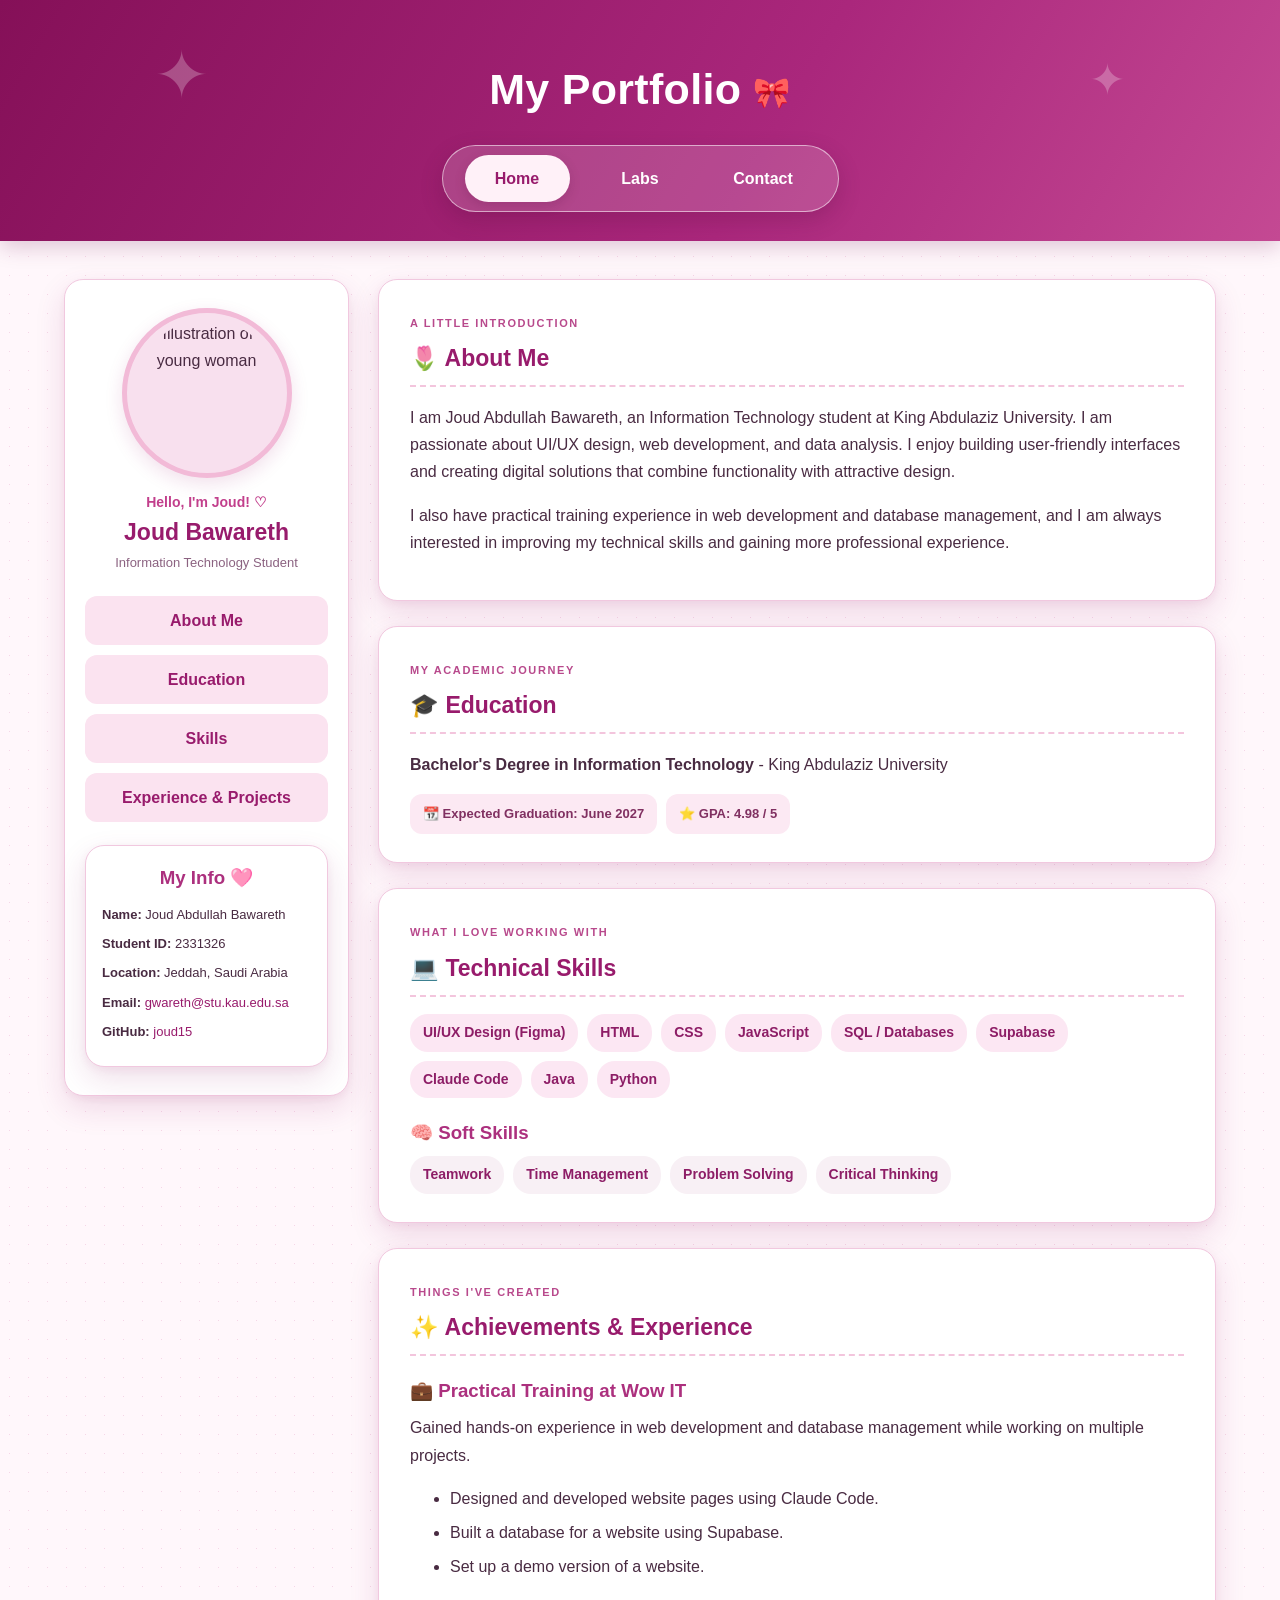
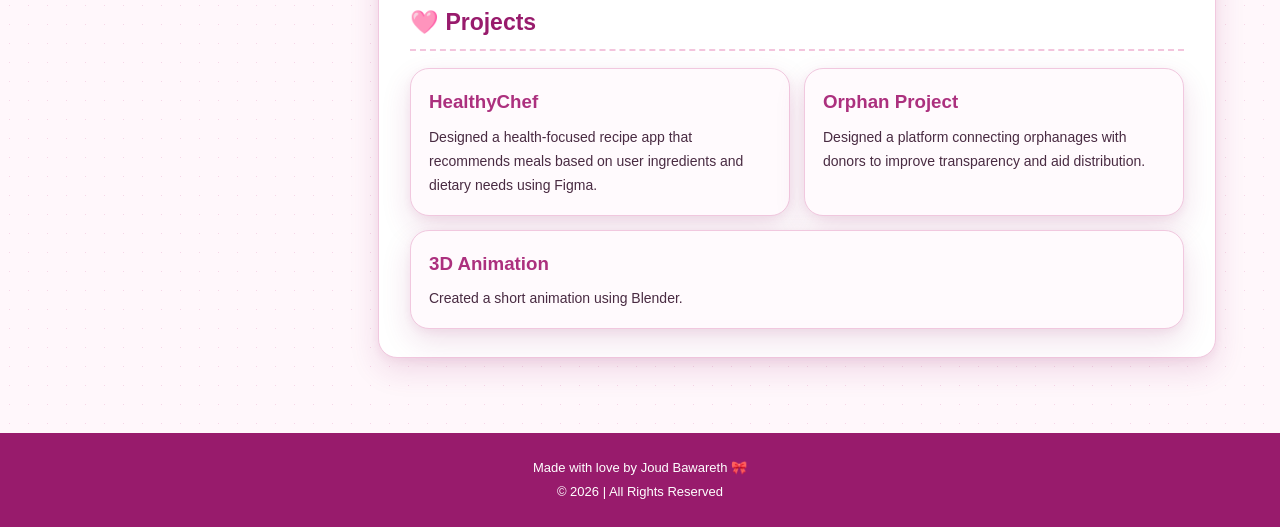
==== commit 346e5519: "Simplify Labs link in navigation" ====
--- a/index.html
+++ b/index.html
@@ -16,7 +16,7 @@
 
         <nav class="site-nav">
             <a href="index.html" class="active">Home</a>
-            <a href="labs.html">Labs &amp; Projects</a>
+            <a href="labs.html">Labs</a>
             <a href="contact.html">Contact</a>
         </nav>
     </header>
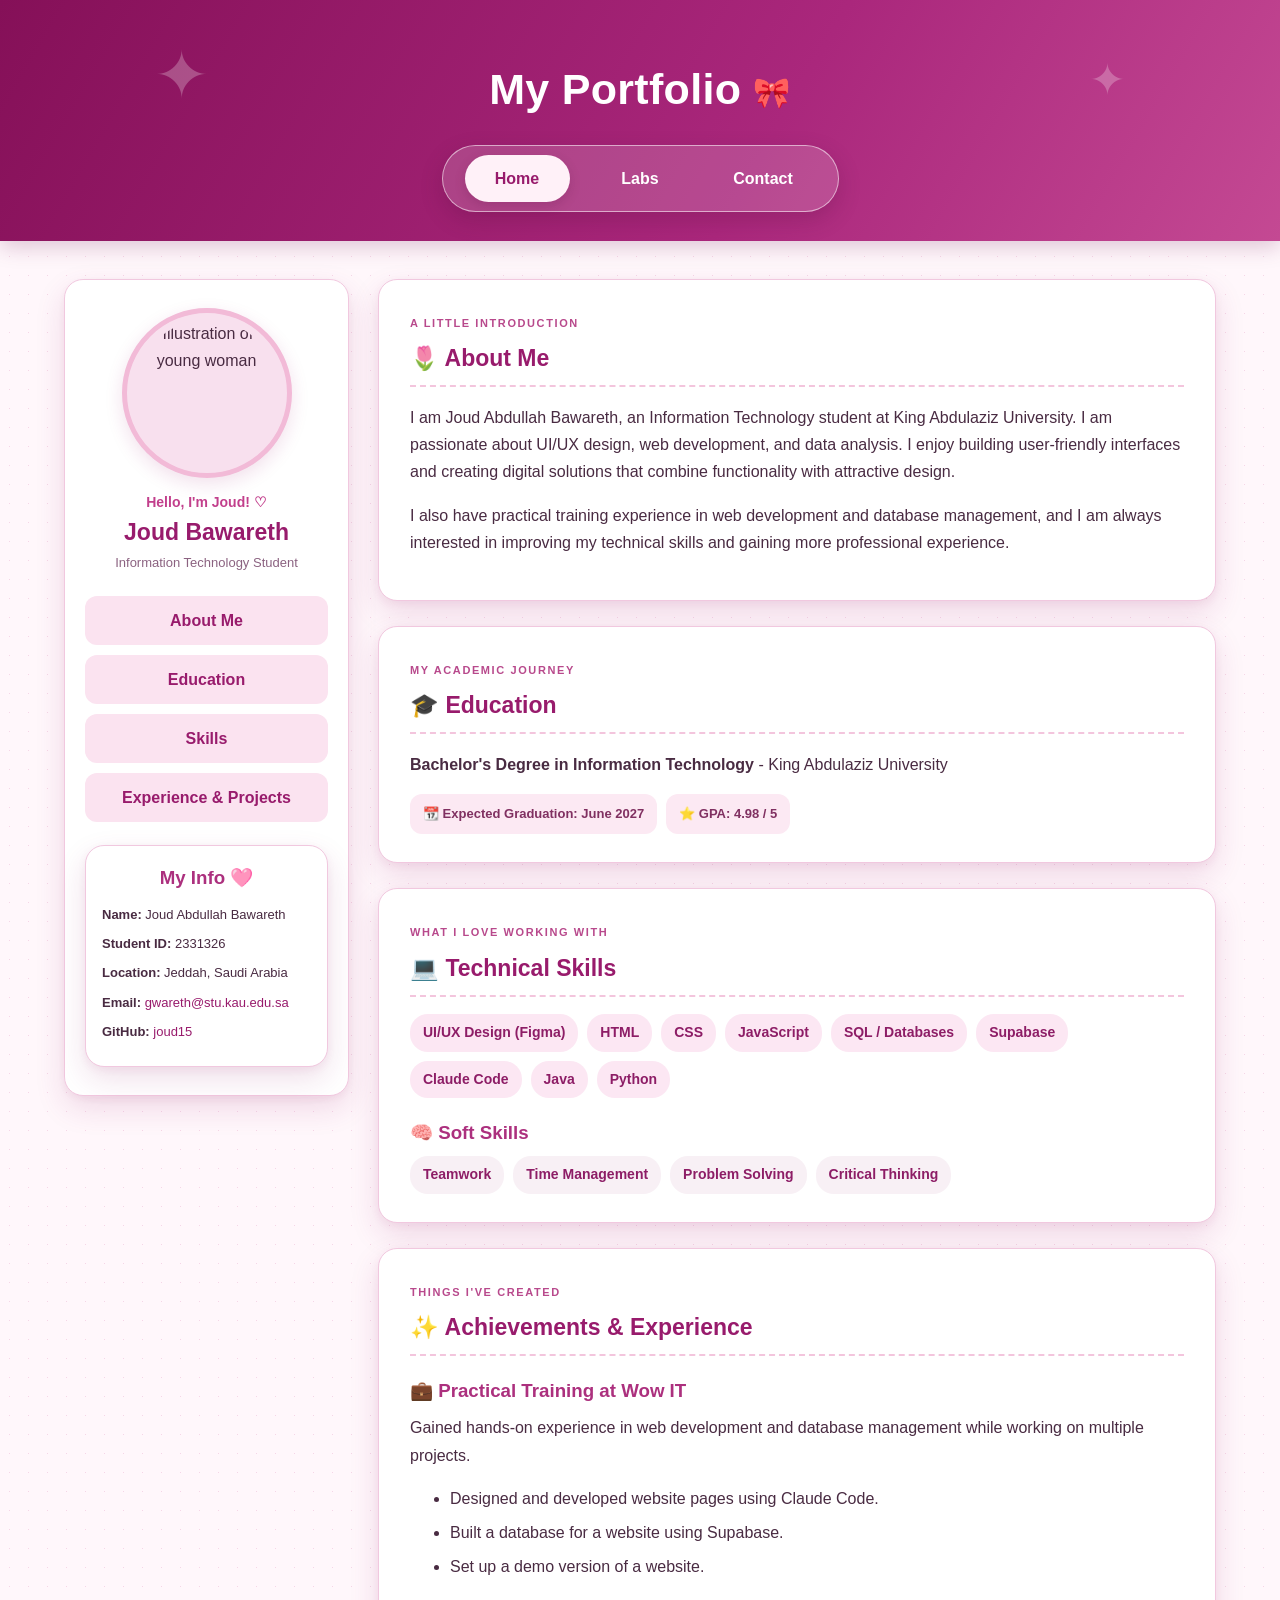
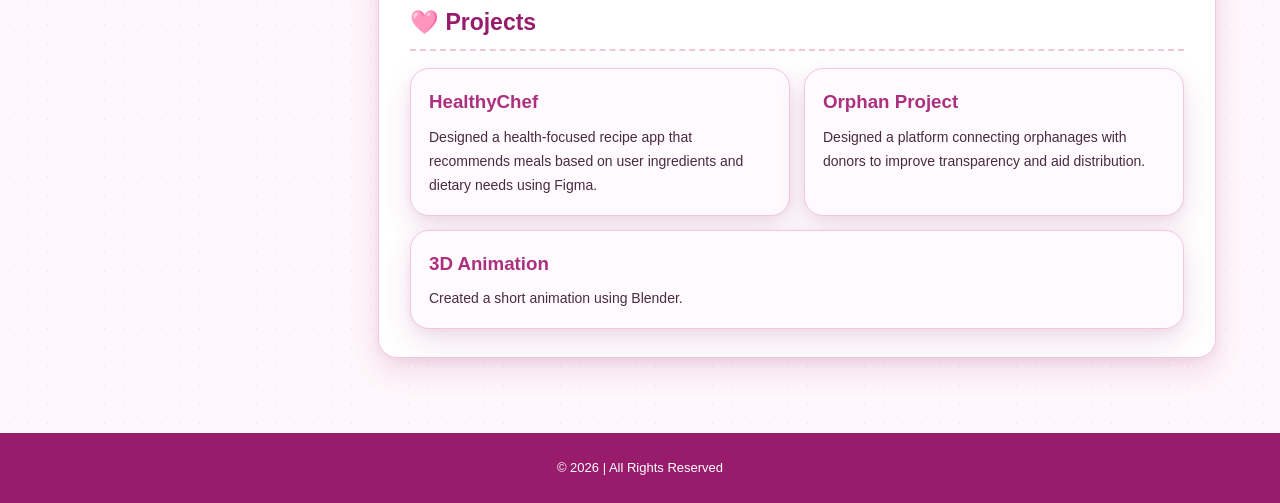
==== commit 87f2cf86: "Remove author credit from footer" ====
--- a/index.html
+++ b/index.html
@@ -232,7 +232,7 @@
     </main>
 
     <footer class="site-footer">
-        <p>Made with love by Joud Bawareth 🎀</p>
+       
         <p>&copy; 2026 | All Rights Reserved</p>
     </footer>
 
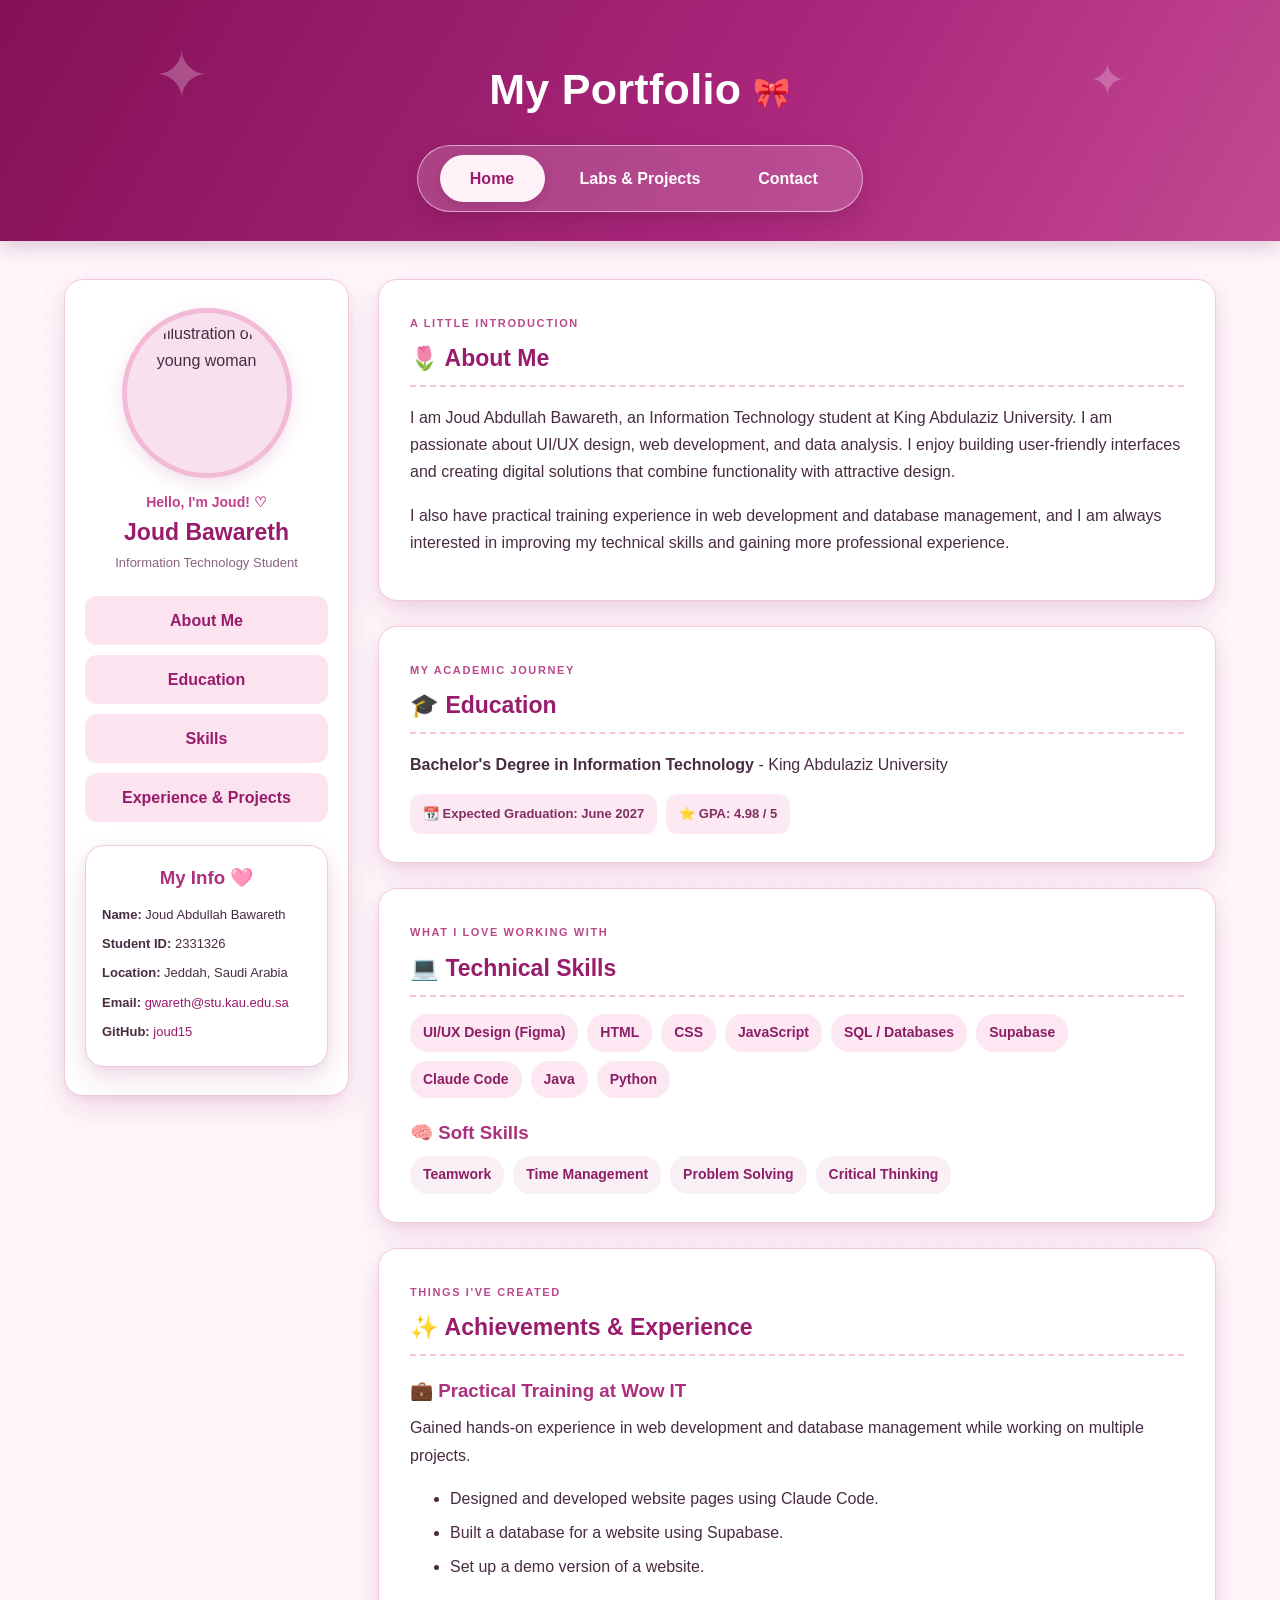
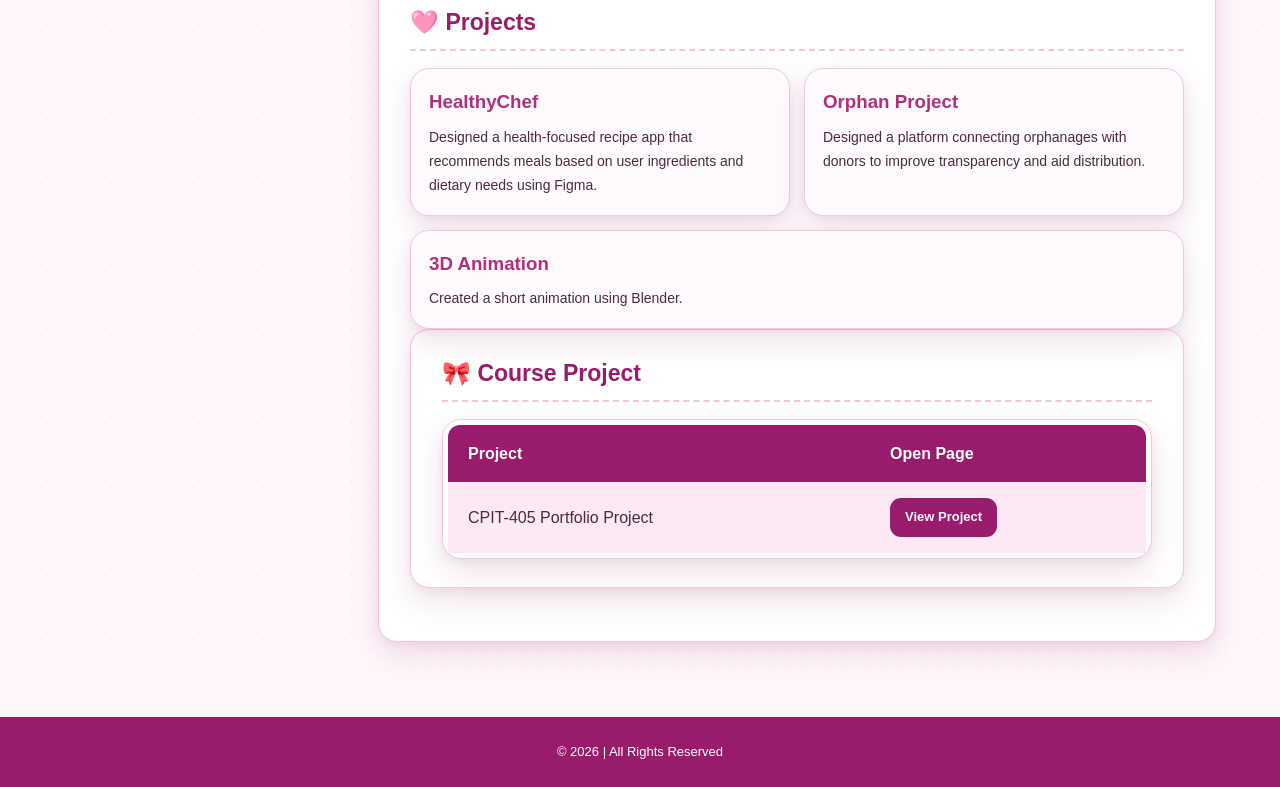
==== commit 20b477dc: "Update index.html" ====
--- a/index.html
+++ b/index.html
@@ -16,7 +16,7 @@
 
         <nav class="site-nav">
             <a href="index.html" class="active">Home</a>
-            <a href="labs.html">Labs</a>
+            <a href="labs.html">Labs &amp; Projects</a>
             <a href="contact.html">Contact</a>
         </nav>
     </header>
@@ -226,6 +226,35 @@
                     </article>
 
                 </div>
+                
+<section class="panel labs-panel">
+
+    <h2>🎀 Course Project</h2>
+
+    <div class="table-shell">
+
+        <table>
+            <tr>
+                <th>Project</th>
+                <th>Open Page</th>
+            </tr>
+
+            <tr>
+                <td>CPIT-405 Portfolio Project</td>
+                <td>
+                    <a class="lab-button"
+                       href="index.html"
+                       target="_blank">
+                        View Project
+                    </a>
+                </td>
+            </tr>
+        </table>
+
+    </div>
+
+</section>
+
             </section>
 
         </div>
--- a/style.css
+++ b/style.css
@@ -1,18 +1,5 @@
 
-/* Pink & Fuchsia Theme */
-
-:root {
-    --fuchsia: #981B6C;
-    --pink: #D94D9D;
-    --soft-pink: #FBE4F1;
-    --pale-pink: #FFF7FB;
-    --ink: #492B42;
-    --border: #F1C8DF;
-    --card-shadow: 0 12px 30px rgba(152, 27, 108, 0.14),
-                   0 3px 9px rgba(152, 27, 108, 0.06);
-    --card-shadow-hover: 0 20px 46px rgba(152, 27, 108, 0.22),
-                         0 5px 16px rgba(152, 27, 108, 0.10);
-}
+
 
 * {
     box-sizing: border-box;
@@ -27,12 +14,12 @@
     font-family: Arial, Helvetica, sans-serif;
     font-size: 16px;
     line-height: 1.7;
-    background-color: var(--pale-pink);
+    background-color: #FFF7FB;
     background-image: radial-gradient(
         #f5d6e7 0.8px, transparent 0.8px
     );
     background-size: 19px 19px;
-    color: var(--ink);
+    color: #492B42;
 }
 
 /* Header */
@@ -40,7 +27,10 @@
 .site-header {
     position: relative;
     overflow: hidden;
-    padding: 64px 20px 29px;
+    padding-top: 64px;
+    padding-right: 20px;
+    padding-bottom: 29px;
+    padding-left: 20px;
     text-align: center;
     color: white;
     background: linear-gradient(
@@ -82,7 +72,10 @@
 }
 
 .header-subtitle {
-    margin: 12px 0 0;
+    margin-top: 12px;
+    margin-right: 0;
+    margin-bottom: 0;
+    margin-left: 0;
     font-size: 14px;
     color: #FFE3F3;
 }
@@ -98,8 +91,14 @@
     gap: 18px;
     width: fit-content;
     max-width: 100%;
-    margin: 29px auto 0;
-    padding: 9px 22px;
+    margin-top: 29px;
+    margin-right: auto;
+    margin-bottom: 0;
+    margin-left: auto;
+    padding-top: 9px;
+    padding-right: 22px;
+    padding-bottom: 9px;
+    padding-left: 22px;
     border: 1px solid rgba(255, 255, 255, 0.55);
     border-radius: 50px;
     background: rgba(255, 255, 255, 0.16);
@@ -112,7 +111,10 @@
     position: relative;
     display: inline-block;
     min-width: 105px;
-    padding: 10px 17px;
+    padding-top: 10px;
+    padding-right: 17px;
+    padding-bottom: 10px;
+    padding-left: 17px;
     border-radius: 30px;
     color: white;
     font-weight: bold;
@@ -124,15 +126,15 @@
 }
 
 .site-nav a:hover,
-.site-nav a:focus-visible {
+.site-nav a:focus {
     background-color: rgba(255, 255, 255, 0.30);
     box-shadow: 0 5px 13px rgba(65, 8, 45, 0.16);
     transform: translateY(-3px);
 }
 
 .site-nav a.active {
-    background: #FFF1F8;
-    color: var(--fuchsia);
+    background-color: #FFF1F8;
+    color: #981B6C;
     box-shadow: 0 4px 12px rgba(65, 8, 45, 0.16);
 }
 
@@ -165,10 +167,10 @@
 .project-card,
 .info-card,
 .table-shell {
-    background: white;
-    border: 1px solid var(--border);
+    background-color: white;
+    border: 1px solid #F1C8DF;
     border-radius: 19px;
-    box-shadow: var(--card-shadow);
+    box-shadow: 0 12px 30px rgba(152, 27, 108, 0.14), 0 3px 9px rgba(152, 27, 108, 0.06);
     transition: box-shadow 0.3s ease,
                 transform 0.3s ease;
 }
@@ -178,17 +180,20 @@
 .project-card:hover,
 .info-card:hover,
 .table-shell:hover {
-    box-shadow: var(--card-shadow-hover);
+    box-shadow: 0 20px 46px rgba(152, 27, 108, 0.22), 0 5px 16px rgba(152, 27, 108, 0.10);
     transform: translateY(-3px);
 }
 
 .panel {
-    padding: 28px 31px;
+    padding-top: 28px;
+    padding-right: 31px;
+    padding-bottom: 28px;
+    padding-left: 31px;
     margin-bottom: 25px;
 }
 
 h2 {
-    color: var(--fuchsia);
+    color: #981B6C;
     font-size: 23px;
     line-height: 1.35;
 }
@@ -206,7 +211,7 @@
 }
 
 main a {
-    color: var(--fuchsia);
+    color: #981B6C;
     text-decoration: none;
 }
 
@@ -227,7 +232,10 @@
 .cv-layout {
     width: 90%;
     max-width: 1190px;
-    margin: 38px auto 50px;
+    margin-top: 38px;
+    margin-right: auto;
+    margin-bottom: 50px;
+    margin-left: auto;
     display: grid;
     grid-template-columns: 285px minmax(0, 1fr);
     gap: 29px;
@@ -235,7 +243,10 @@
 }
 
 .cv-sidebar {
-    padding: 28px 20px;
+    padding-top: 28px;
+    padding-right: 20px;
+    padding-bottom: 28px;
+    padding-left: 20px;
     text-align: center;
     position: sticky;
     top: 18px;
@@ -246,7 +257,10 @@
 .avatar-wrap {
     width: 170px;
     height: 170px;
-    margin: 0 auto 13px;
+    margin-top: 0;
+    margin-right: auto;
+    margin-bottom: 13px;
+    margin-left: auto;
     padding: 7px;
     border-radius: 50%;
     background-color: #F8E0EE;
@@ -277,7 +291,10 @@
 .sidebar-subtitle {
     color: #8B6280;
     font-size: 13px;
-    margin: 4px 0 22px;
+    margin-top: 4px;
+    margin-right: 0;
+    margin-bottom: 22px;
+    margin-left: 0;
 }
 
 /* Sidebar Links */
@@ -289,7 +306,10 @@
 
 .side-links a {
     display: block;
-    padding: 11px 8px;
+    padding-top: 11px;
+    padding-right: 8px;
+    padding-bottom: 11px;
+    padding-left: 8px;
     border-radius: 12px;
     background-color: #FBE3F0;
     font-weight: bold;
@@ -300,7 +320,7 @@
 }
 
 .side-links a:hover,
-.side-links a:focus-visible {
+.side-links a:focus {
     background-color: #D94D9D;
     color: white;
     transform: translateX(4px);
@@ -317,14 +337,20 @@
 }
 
 .info-card h3 {
-    margin: 0 0 10px;
+    margin-top: 0;
+    margin-right: 0;
+    margin-bottom: 10px;
+    margin-left: 0;
     text-align: center;
 }
 
 .info-card p {
     font-size: 13px;
     overflow-wrap: anywhere;
-    margin: 7px 0;
+    margin-top: 7px;
+    margin-right: 0;
+    margin-bottom: 7px;
+    margin-left: 0;
 }
 
 /* CV Sections */
@@ -334,7 +360,10 @@
 }
 
 .cv-main-content h2 {
-    margin: 8px 0 17px;
+    margin-top: 8px;
+    margin-right: 0;
+    margin-bottom: 17px;
+    margin-left: 0;
     border-bottom: 2px dashed #F3C5DD;
     padding-bottom: 11px;
 }
@@ -356,9 +385,12 @@
 
 .fact-chip {
     display: inline-block;
-    padding: 9px 13px;
+    padding-top: 9px;
+    padding-right: 13px;
+    padding-bottom: 9px;
+    padding-left: 13px;
     border-radius: 12px;
-    background: #FCE9F3;
+    background-color: #FCE9F3;
     color: #803061;
     font-weight: bold;
     font-size: 13px;
@@ -374,8 +406,11 @@
 
 .skill-list span {
     display: inline-block;
-    padding: 7px 13px;
-    background: #FCE7F3;
+    padding-top: 7px;
+    padding-right: 13px;
+    padding-bottom: 7px;
+    padding-left: 13px;
+    background-color: #FCE7F3;
     color: #8D1D66;
     border-radius: 18px;
     font-size: 14px;
@@ -383,7 +418,7 @@
 }
 
 .soft-skills span {
-    background: #F8F0F5;
+    background-color: #F8F0F5;
 }
 
 .subsection-heading {
@@ -399,8 +434,11 @@
 }
 
 .project-card {
-    padding: 17px 18px;
-    background: #FFFAFD;
+    padding-top: 17px;
+    padding-right: 18px;
+    padding-bottom: 17px;
+    padding-left: 18px;
+    background-color: #FFFAFD;
 }
 
 .project-card:last-child {
@@ -421,7 +459,10 @@
 .inner-page {
     width: 88%;
     max-width: 1050px;
-    margin: 40px auto 55px;
+    margin-top: 40px;
+    margin-right: auto;
+    margin-bottom: 55px;
+    margin-left: auto;
 }
 
 .page-intro {
@@ -429,7 +470,10 @@
 }
 
 .page-intro h2 {
-    margin: 5px 0 12px;
+    margin-top: 5px;
+    margin-right: 0;
+    margin-bottom: 12px;
+    margin-left: 0;
     font-size: 30px;
 }
 
@@ -454,9 +498,12 @@
 }
 
 th {
-    background-color: var(--fuchsia);
+    background-color: #981B6C;
     color: white;
-    padding: 15px 20px;
+    padding-top: 15px;
+    padding-right: 20px;
+    padding-bottom: 15px;
+    padding-left: 20px;
 }
 
 th:first-child {
@@ -468,9 +515,12 @@
 }
 
 td {
-    padding: 16px 20px;
+    padding-top: 16px;
+    padding-right: 20px;
+    padding-bottom: 16px;
+    padding-left: 20px;
     border-bottom: 1px solid #F1C8DF;
-    background: #FFF9FC;
+    background-color: #FFF9FC;
 }
 
 tr:last-child td {
@@ -478,18 +528,21 @@
 }
 
 tbody tr:nth-child(even) td {
-    background: #FCE9F3;
+    background-color: #FCE9F3;
 }
 
 tbody tr:hover td {
-    background: #F6D4E8;
+    background-color: #F6D4E8;
 }
 
 .lab-button {
     display: inline-block;
-    padding: 8px 15px;
+    padding-top: 8px;
+    padding-right: 15px;
+    padding-bottom: 8px;
+    padding-left: 15px;
     border-radius: 11px;
-    background: var(--fuchsia);
+    background-color: #981B6C;
     color: white !important;
     font-weight: bold;
     font-size: 13px;
@@ -499,7 +552,7 @@
 }
 
 .lab-button:hover {
-    background: #C53D8B;
+    background-color: #C53D8B;
     transform: translateY(-2px);
     box-shadow: 0 5px 13px rgba(152, 27, 108, 0.25);
     text-decoration: none;
@@ -515,7 +568,10 @@
 .contact-page {
     width: 88%;
     max-width: 1100px;
-    margin: 40px auto 55px;
+    margin-top: 40px;
+    margin-right: auto;
+    margin-bottom: 55px;
+    margin-left: auto;
     display: grid;
     grid-template-columns: minmax(250px, 0.85fr)
                            minmax(0, 1.4fr);
@@ -559,7 +615,10 @@
 
 form > label {
     display: block;
-    margin: 16px 0 5px;
+    margin-top: 16px;
+    margin-right: 0;
+    margin-bottom: 5px;
+    margin-left: 0;
     font-weight: bold;
 }
 
@@ -567,12 +626,15 @@
 input[type="email"],
 textarea {
     width: 100%;
-    padding: 13px 15px;
+    padding-top: 13px;
+    padding-right: 15px;
+    padding-bottom: 13px;
+    padding-left: 15px;
     border: 1px solid #E7AACD;
     border-radius: 10px;
     background-color: #FFFAFD;
     font-family: Arial, sans-serif;
-    color: var(--ink);
+    color: #492B42;
     font-size: 15px;
     transition: border-color 0.2s,
                 box-shadow 0.2s;
@@ -593,7 +655,10 @@
 /* Radio Buttons */
 
 .message-type {
-    margin: 19px 0 0;
+    margin-top: 19px;
+    margin-right: 0;
+    margin-bottom: 0;
+    margin-left: 0;
     padding: 0;
     border: none;
 }
@@ -619,7 +684,7 @@
 }
 
 input[type="radio"] {
-    accent-color: var(--fuchsia);
+    accent-color: #981B6C;
 }
 
 /* Submit Button */
@@ -627,11 +692,16 @@
 button[type="submit"] {
     border: 0;
     border-radius: 12px;
-    padding: 13px 26px;
+    padding-top: 13px;
+    padding-right: 26px;
+    padding-bottom: 13px;
+    padding-left: 26px;
     margin-top: 22px;
-    background-color: var(--fuchsia);
+    background-color: #981B6C;
     color: white;
-    font: bold 15px Arial, sans-serif;
+    font-weight: bold;
+    font-size: 15px;
+    font-family: Arial, sans-serif;
     cursor: pointer;
     box-shadow: 0 6px 16px rgba(152, 27, 108, 0.23);
     transition: background-color 0.25s,
@@ -649,14 +719,20 @@
 
 .site-footer {
     margin-top: 30px;
-    padding: 22px 15px;
-    background-color: var(--fuchsia);
+    padding-top: 22px;
+    padding-right: 15px;
+    padding-bottom: 22px;
+    padding-left: 15px;
+    background-color: #981B6C;
     color: white;
     text-align: center;
 }
 
 .site-footer p {
-    margin: 2px 0;
+    margin-top: 2px;
+    margin-right: 0;
+    margin-bottom: 2px;
+    margin-left: 0;
     font-size: 13px;
 }
 
@@ -682,7 +758,10 @@
 
 @media (max-width: 600px) {
     .site-header {
-        padding: 45px 12px 22px;
+        padding-top: 45px;
+        padding-right: 12px;
+        padding-bottom: 22px;
+        padding-left: 12px;
     }
 
     .site-title {
@@ -691,13 +770,19 @@
 
     .site-nav {
         gap: 5px;
-        padding: 7px 10px;
+        padding-top: 7px;
+        padding-right: 10px;
+        padding-bottom: 7px;
+        padding-left: 10px;
         margin-top: 24px;
     }
 
     .site-nav a {
         min-width: 0;
-        padding: 8px 10px;
+        padding-top: 8px;
+        padding-right: 10px;
+        padding-bottom: 8px;
+        padding-left: 10px;
         font-size: 13px;
     }
 
@@ -709,7 +794,10 @@
     }
 
     .panel {
-        padding: 20px 18px;
+        padding-top: 20px;
+        padding-right: 18px;
+        padding-bottom: 20px;
+        padding-left: 18px;
     }
 
     .project-grid {
@@ -742,7 +830,12 @@
     }
 }
 
-
 .title-bow {
     font-size: 30px;
 }
+
+
+
+.title-bow {
+    font-size: 30px;
+}
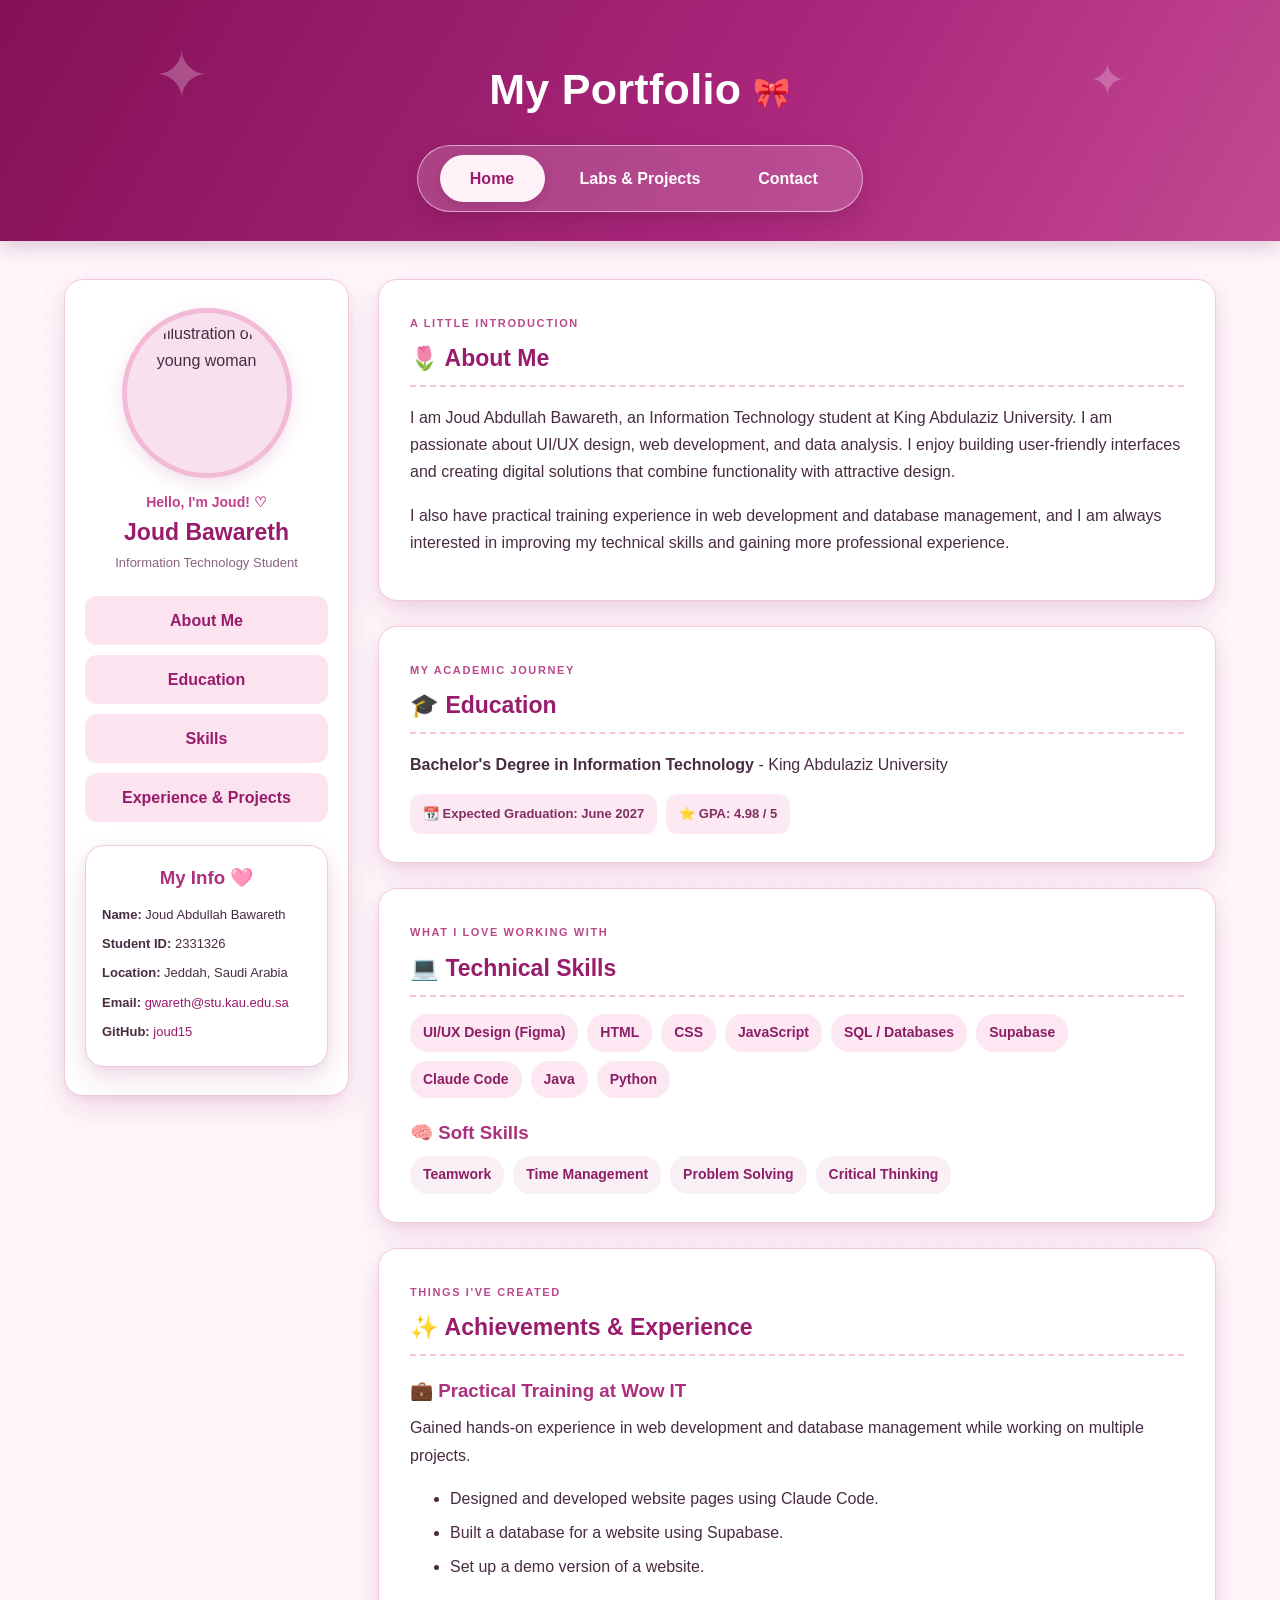
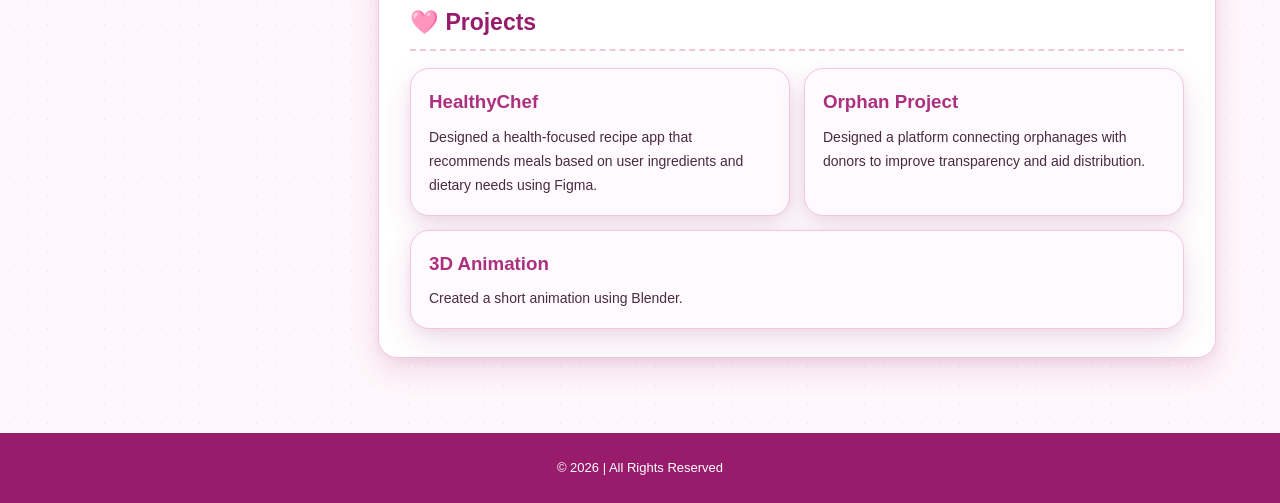
==== commit 3ee1ef54: "Remove course project section from index.html Removed the course project section from the index.html" ====
--- a/index.html
+++ b/index.html
@@ -226,34 +226,6 @@
                     </article>
 
                 </div>
-                
-<section class="panel labs-panel">
-
-    <h2>🎀 Course Project</h2>
-
-    <div class="table-shell">
-
-        <table>
-            <tr>
-                <th>Project</th>
-                <th>Open Page</th>
-            </tr>
-
-            <tr>
-                <td>CPIT-405 Portfolio Project</td>
-                <td>
-                    <a class="lab-button"
-                       href="index.html"
-                       target="_blank">
-                        View Project
-                    </a>
-                </td>
-            </tr>
-        </table>
-
-    </div>
-
-</section>
 
             </section>
 
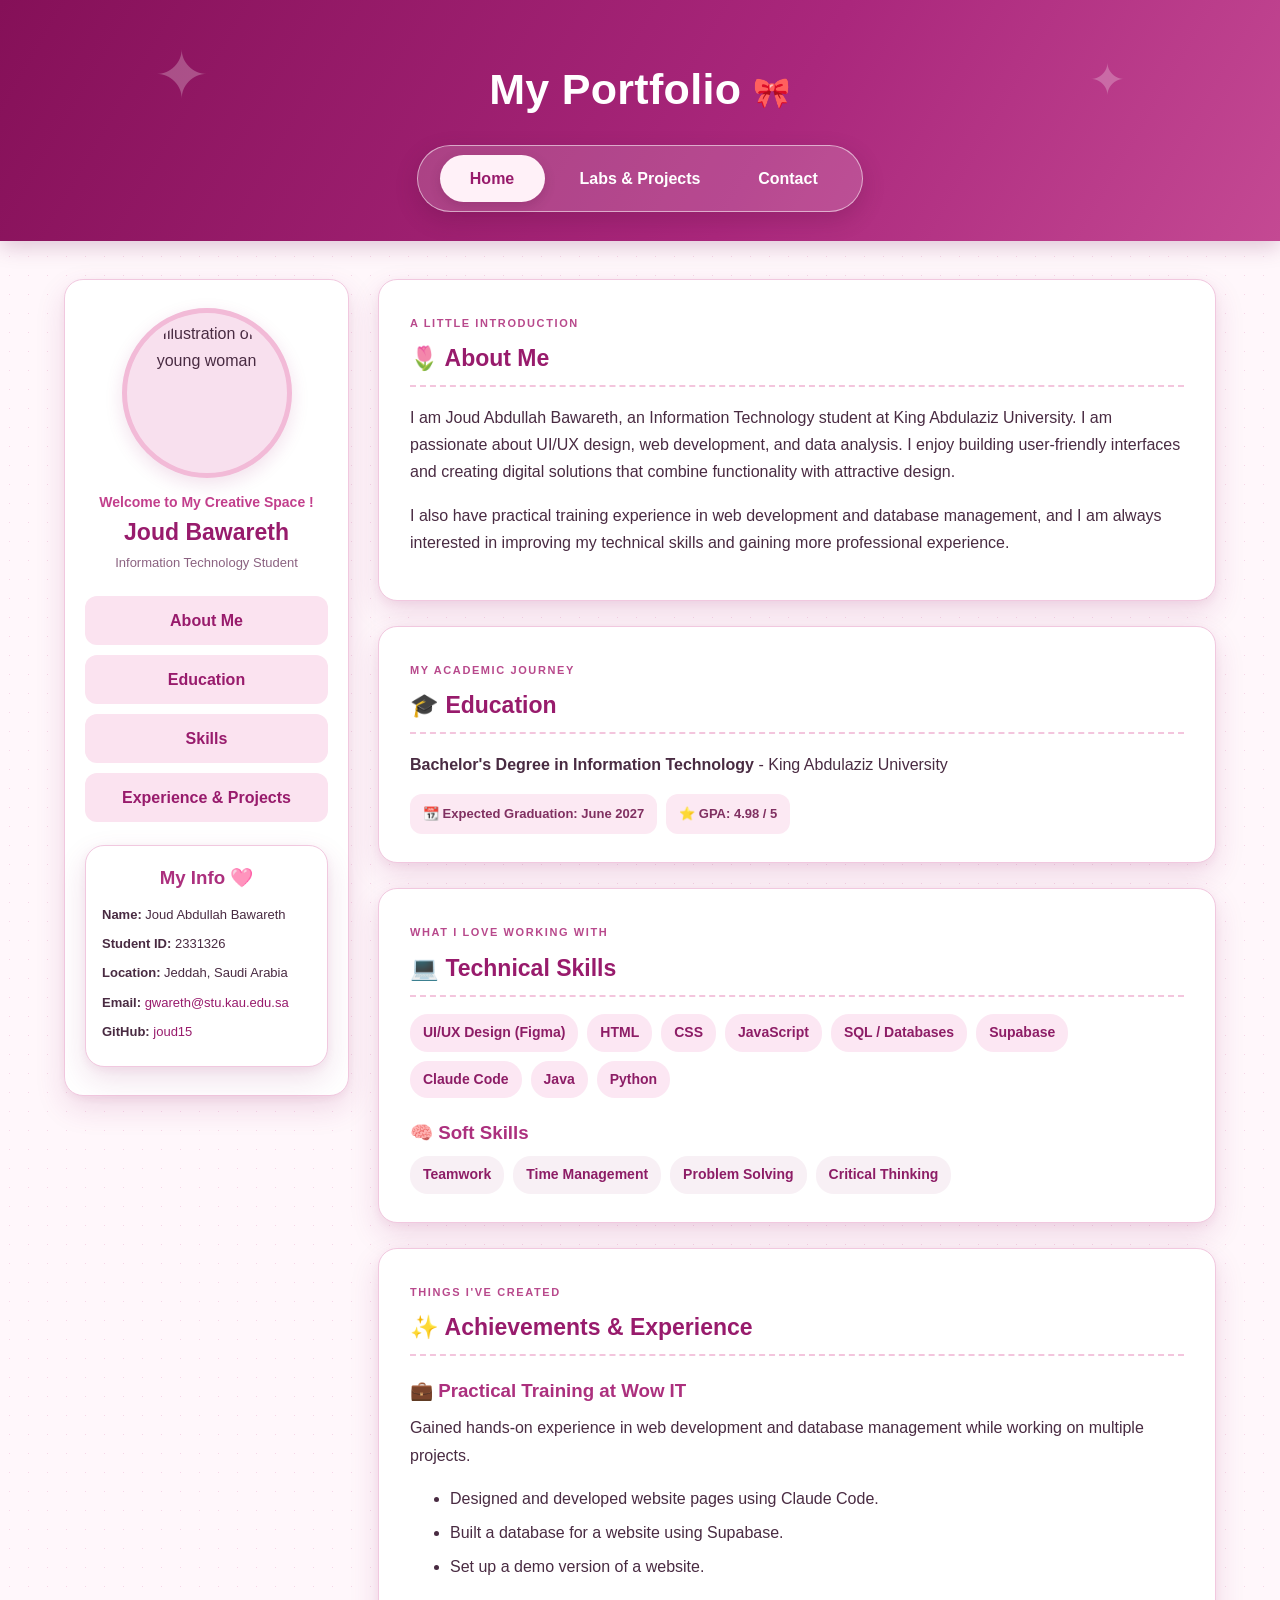
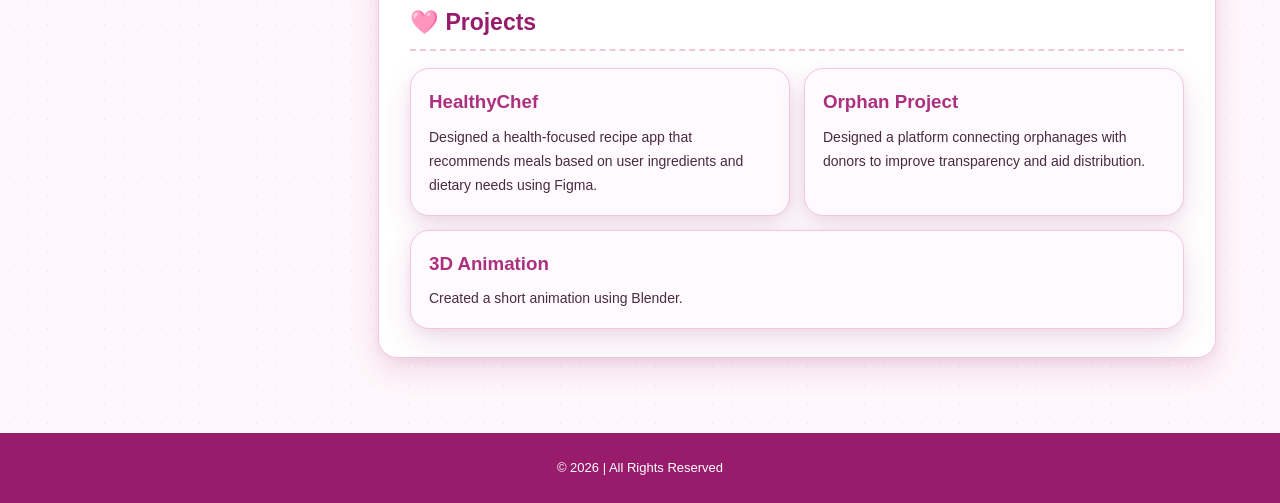
==== commit 8254f577: "Update greeting message in index.html" ====
--- a/index.html
+++ b/index.html
@@ -32,7 +32,7 @@
                     class="profile-image">
             </div>
 
-            <p class="hello-tag">Hello, I'm Joud! ♡</p>
+            <p class="hello-tag">Welcome to My Creative Space !</p>
             <h2 class="sidebar-name">Joud Bawareth</h2>
             <p class="sidebar-subtitle">
                 Information Technology Student
--- a/style.css
+++ b/style.css
@@ -1,6 +1,3 @@
-
-
-
 * {
     box-sizing: border-box;
 }
@@ -839,3 +836,21 @@
 .title-bow {
     font-size: 30px;
 }
+
+
+/* Course Project Table */
+
+.project-table {
+    min-width: 0;
+}
+
+.project-table th,
+.project-table td {
+    padding-left: 8px;
+    padding-right: 8px;
+}
+
+.project-table .lab-button {
+    padding-left: 8px;
+    padding-right: 8px;
+}
